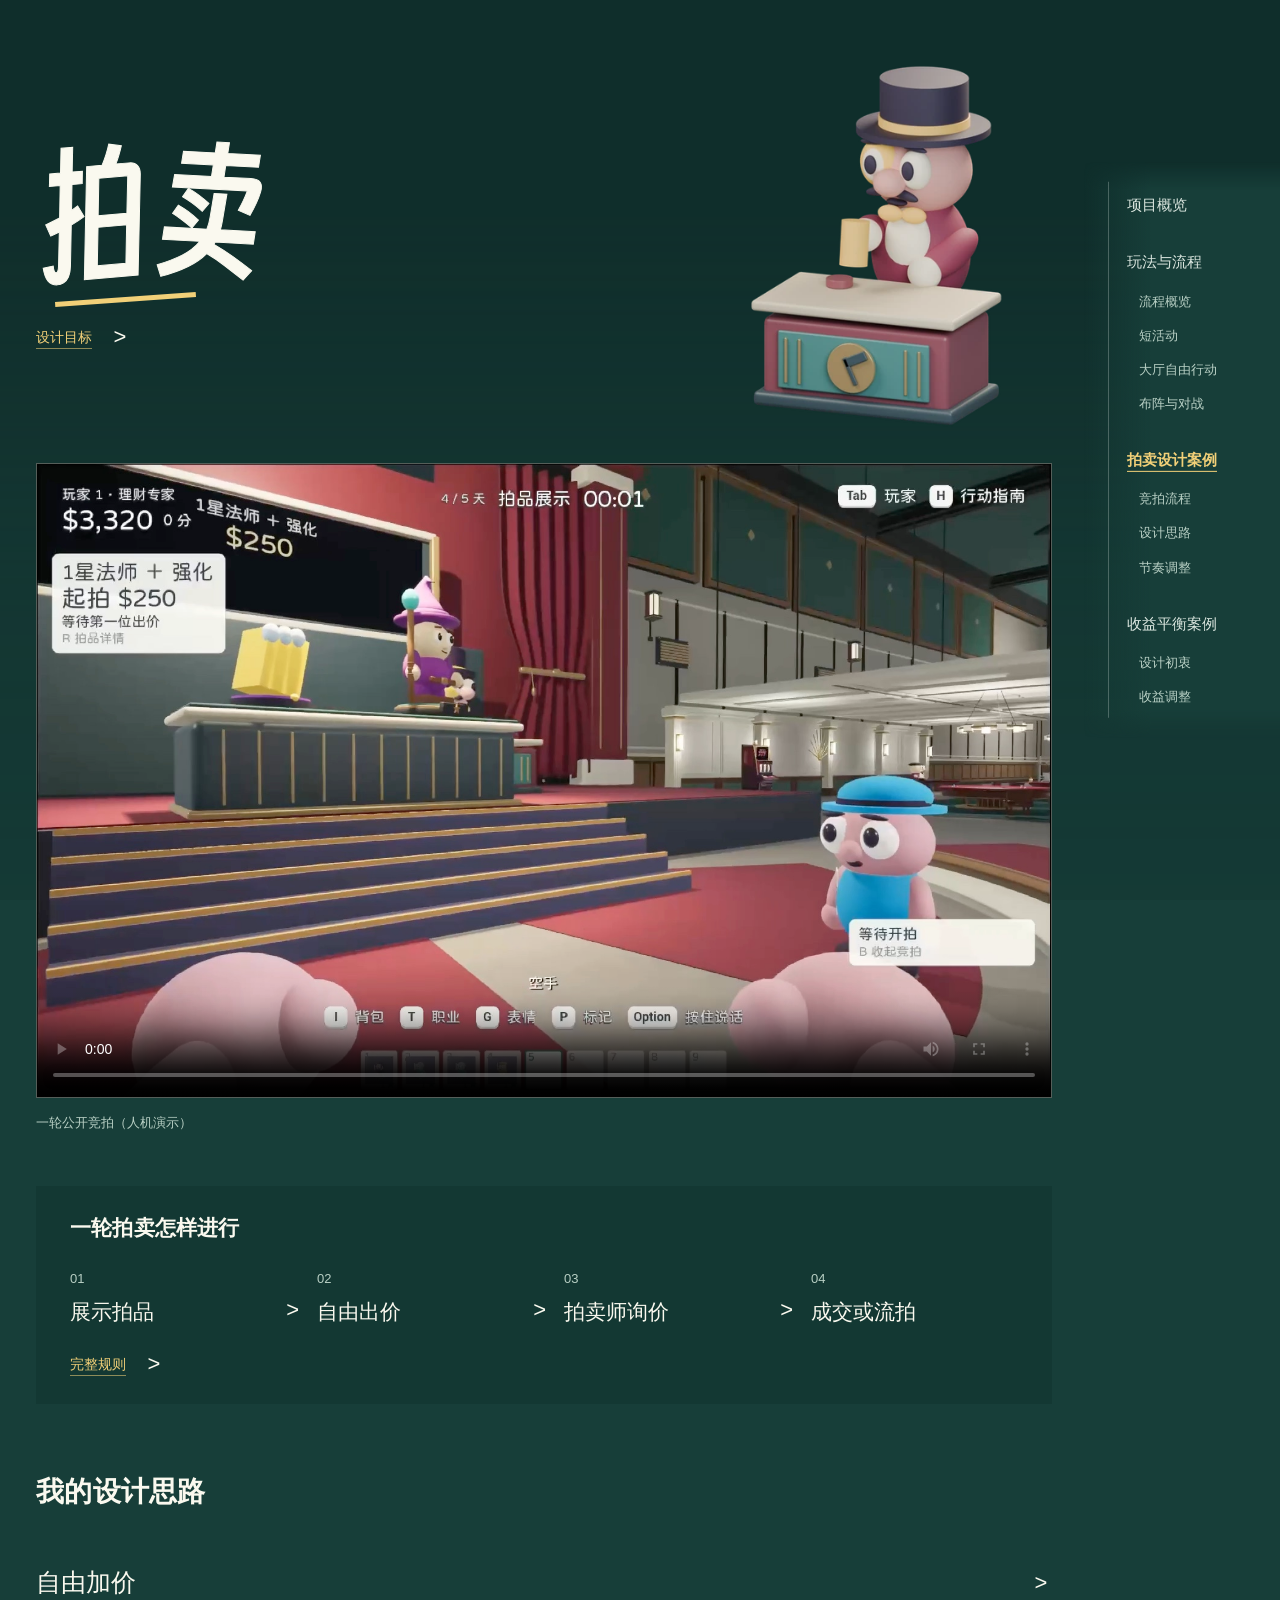
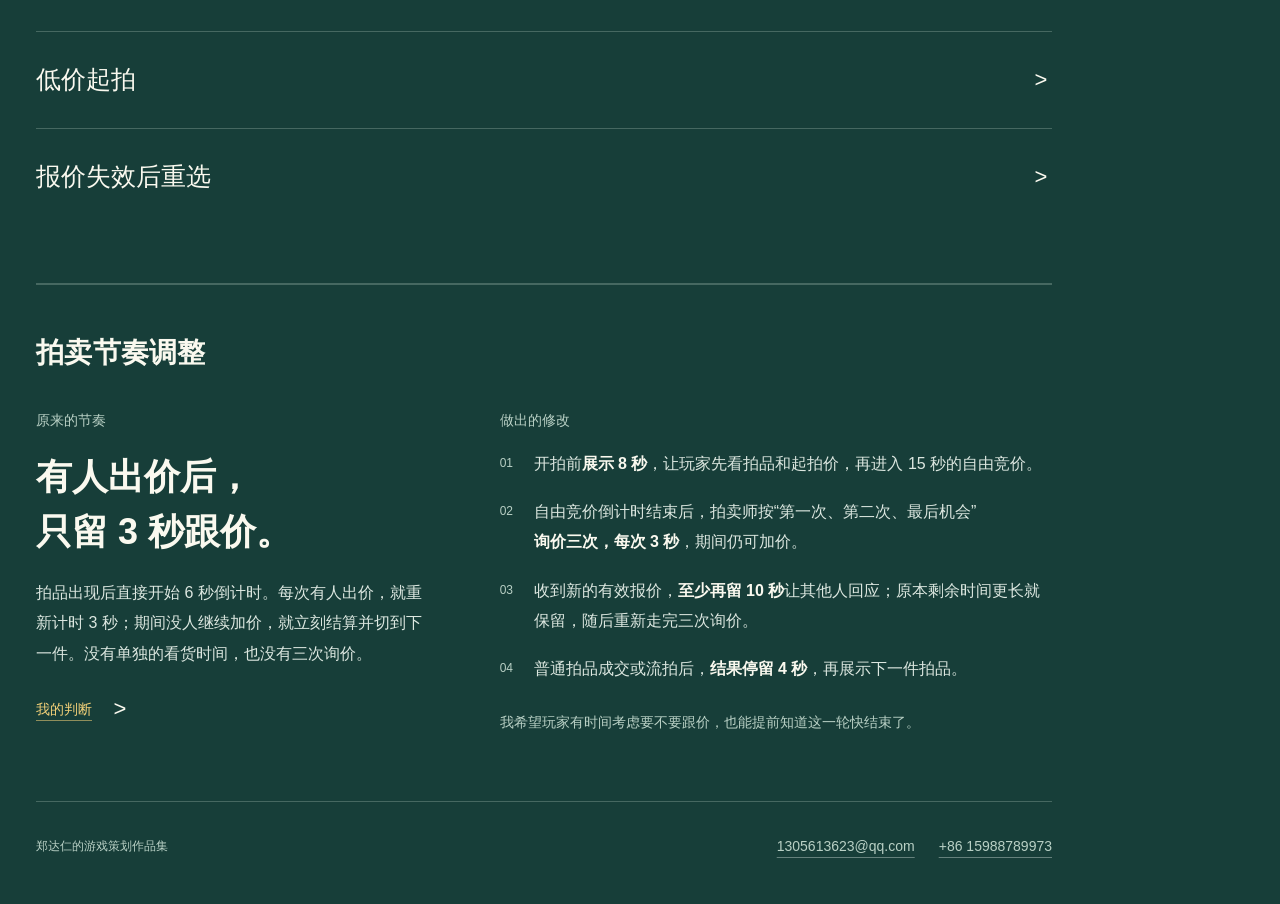
==== auction.html @ 2143d90a "Remove background motion toggle from portfolio" ====
<!doctype html>
<html lang="zh-CN">
  <head>
    <meta charset="utf-8" />
    <meta name="viewport" content="width=device-width, initial-scale=1" />
    <meta name="theme-color" content="#28514b" />
    <meta name="description" content="郑达仁的《朋友归朋友》拍卖设计案例：公开竞拍流程、设计思路，以及拍卖节奏调整前后的具体变化。" />
    <title>拍卖设计案例｜朋友归朋友</title>
    <link rel="icon" href="data:," />
    <link rel="preload" href="./assets/fonts/auction-title.woff2" as="font" type="font/woff2" crossorigin />
    <link rel="stylesheet" href="./styles.css?v=20261018-footer" />
    <link rel="stylesheet" href="./auction.css?v=20261018-auctioneer" />
    <link rel="stylesheet" href="./site-nav.css?v=20261018-directory" />
    <script src="./site-nav.js?v=20261018-directory" defer></script>
    <link rel="stylesheet" href="./ink-background.css?v=20261020-v4" />
    <script src="./ink-background.js?v=20261020-v4" defer></script>
  </head>
  <body class="auction-case has-site-nav" data-nav-page="auction">
    <a class="skip-link" href="#case-content">跳到案例正文</a>
    <aside class="site-directory">
      <button class="directory-toggle" type="button" aria-expanded="false" aria-controls="portfolio-directory" hidden>
        <svg viewBox="0 0 24 24" fill="none" stroke="currentColor" stroke-width="1.5" stroke-linecap="round" aria-hidden="true"><path d="M4 6h16M4 12h16M4 18h16" /></svg>
        <span>目录</span>
      </button>
      <nav class="directory-nav" id="portfolio-directory" aria-label="作品集目录">
        <ul>
          <li><a class="directory-link" href="./index.html" data-nav-page="home">项目概览</a></li>
          <li>
            <a class="directory-link" href="./gameplay.html" data-nav-page="gameplay">玩法与流程</a>
            <ul class="directory-children">
              <li><a class="directory-link" href="./gameplay.html#overview" data-nav-page="gameplay" data-nav-target="overview">流程概览</a></li>
              <li><a class="directory-link" href="./gameplay.html#activities" data-nav-page="gameplay" data-nav-target="activities">短活动</a></li>
              <li><a class="directory-link" href="./gameplay.html#hall" data-nav-page="gameplay" data-nav-target="hall">大厅自由行动</a></li>
              <li><a class="directory-link" href="./gameplay.html#battle" data-nav-page="gameplay" data-nav-target="battle">布阵与对战</a></li>
            </ul>
          </li>
          <li>
            <a class="directory-link" href="./auction.html" data-nav-page="auction">拍卖设计案例</a>
            <ul class="directory-children">
              <li><a class="directory-link" href="./auction.html#flow-title" data-nav-page="auction" data-nav-target="flow-title">竞拍流程</a></li>
              <li><a class="directory-link" href="./auction.html#decisions-title" data-nav-page="auction" data-nav-target="decisions-title">设计思路</a></li>
              <li><a class="directory-link" href="./auction.html#revision-title" data-nav-page="auction" data-nav-target="revision-title">节奏调整</a></li>
            </ul>
          </li>
          <li>
            <a class="directory-link" href="./income.html" data-nav-page="income">收益平衡案例</a>
            <ul class="directory-children">
              <li><a class="directory-link" href="./income.html#purpose" data-nav-page="income" data-nav-target="purpose">设计初衷</a></li>
              <li><a class="directory-link" href="./income.html#adjustments" data-nav-page="income" data-nav-target="adjustments">收益调整</a></li>
            </ul>
          </li>
        </ul>
      </nav>
    </aside>
    <main class="page auction-page" id="case-content">

      <header class="case-hero">
        <div class="case-intro">
          <h1 aria-label="拍卖"><span aria-hidden="true">拍</span><span aria-hidden="true">卖</span></h1>
          <figure class="auction-host">
            <img src="./assets/characters/auctioneer-760.webp" srcset="./assets/characters/auctioneer-380.webp 380w, ./assets/characters/auctioneer-760.webp 760w" sizes="(max-width: 767px) 48vw, 320px" width="760" height="900" alt="游戏中的拍卖师站在拍卖台后，举着拍卖槌。" fetchpriority="high" decoding="async" />
          </figure>
          <details class="goal disclosure">
            <summary class="text-toggle">
              <span class="toggle-label">设计目标</span>
              <span class="chevron" aria-hidden="true">&gt;</span>
            </summary>
            <div class="detail-copy">
              <p>拍卖可以拿到角色、装备等东西。我想让玩家买东西的时候，也能和朋友抢一抢、互相试探，开点玩笑。</p>
              <p>碰上正好能用的拍品，就会想买下来。可朋友也一直跟价，你又拿不准他是真的想要，还是想让你多花点钱。</p>
              <p>比如，看到朋友很想要某件拍品，就故意加价，想让他多花点钱。结果朋友看出来了，突然不跟了，自己反而成了最后的买家。这是我想让拍卖里出现的情况。</p>
              <p>想坑朋友，也有可能把自己坑了。每次加价，都得做好最后由自己买单的准备。我希望玩家能从这些意外里，留下一些搞笑有意思的片段。</p>
            </div>
          </details>
        </div>

        <figure class="case-film">
          <video class="film-video" width="1672" height="1044" controls playsinline preload="metadata" poster="./assets/videos/auction-public-bot-poster.jpg" aria-label="公开竞拍人机演示：一星法师与强化组合，从拍品展示、互相加价到成交。">
            <source src="./assets/videos/auction-public-bot-demo.mp4" type="video/mp4" />
            <a href="./assets/videos/auction-public-bot-demo.mp4">打开公开竞拍演示视频</a>
          </video>
          <figcaption>一轮公开竞拍（人机演示）</figcaption>
        </figure>
      </header>

      <section class="case-section flow-section" aria-labelledby="flow-title">
        <h2 id="flow-title">一轮拍卖怎样进行</h2>
        <ol class="auction-flow" aria-label="公开竞拍流程">
          <li><span class="flow-step" aria-hidden="true">01</span><span>展示拍品</span></li>
          <li><span class="flow-step" aria-hidden="true">02</span><span>自由出价</span></li>
          <li><span class="flow-step" aria-hidden="true">03</span><span>拍卖师询价</span></li>
          <li><span class="flow-step" aria-hidden="true">04</span><span>成交或流拍</span></li>
        </ol>

        <details class="rules disclosure">
          <summary class="text-toggle">
            <span class="toggle-label">完整规则</span>
            <span class="chevron" aria-hidden="true">&gt;</span>
          </summary>
          <div class="rules-grid detail-copy">
            <section aria-labelledby="preview-rule">
              <h3 id="preview-rule">展示拍品</h3>
              <p>开拍前先展示拍品和起拍价，留点时间让玩家看看值不值得买，然后再开始出价。</p>
            </section>
            <section aria-labelledby="bidding-rule">
              <h3 id="bidding-rule">自由出价</h3>
              <p>想参与的人都可以出价，不用按座次轮流来。</p>
              <p>第一口报价不能低于起拍价，之后每次至少加 10 金币。可以快捷加价，也可以自己输入金额。现在最高价是多少、谁出的，玩家都能看到。</p>
            </section>
            <section aria-labelledby="calling-rule">
              <h3 id="calling-rule">询价与落槌</h3>
              <p>一段时间没人加价，拍卖师就会依次喊“第一次、第二次、最后机会”，提醒三次。</p>
              <p>只要还没落槌，就还能加价。有了新的有效报价，会重新留出时间让其他人回应，之后再完整提醒三次。只要还有人按规则继续加价，这轮拍卖就会继续。</p>
            </section>
            <section aria-labelledby="sale-rule">
              <h3 id="sale-rule">成交或流拍</h3>
              <p>落槌后，有效报价最高的人按自己报的价格付钱，拿走拍品。公布谁买到了、花了多少钱，再开始下一轮。</p>
              <p>如果一直没人出价，这件拍品就流拍，转到回收区。</p>
            </section>
            <section class="funds-rule" aria-labelledby="funds-rule">
              <h3 id="funds-rule">资金怎样处理</h3>
              <p>报价不能超过手头能付的现金。你的报价最高时，会先留住这笔钱，剩下的钱还能用。有人出价超过你，这笔钱就恢复可用；如果最后由你买下，成交时再扣掉。</p>
              <p>所以就算只是想抬价，只要最后没人跟，就得按自己报的价格把东西买下来。</p>
            </section>
          </div>
        </details>
      </section>

      <section class="case-section decisions-section" aria-labelledby="decisions-title">
        <h2 id="decisions-title">我的设计思路</h2>
        <div class="decisions">
          <details class="decision disclosure">
            <summary>
              <span class="decision-title">自由加价</span>
              <span class="chevron" aria-hidden="true">&gt;</span>
            </summary>
            <div class="detail-copy decision-copy">
              <p>我保留了小额加价和自定义金额。想试试朋友还跟不跟，可以只加一点；想一下抬高价格，也可以自己输入金额。只要还有人按规则跟价，就继续拍。</p>
              <p>这样也有问题：如果一直有人加价，这轮就会拖长，没参加的人可能等得不耐烦。目前我还是想保留朋友互相跟价的过程，具体等多久、询价多快，还要继续试玩再调。</p>
            </div>
          </details>
          <details class="decision disclosure">
            <summary>
              <span class="decision-title">低价起拍</span>
              <span class="chevron" aria-hidden="true">&gt;</span>
            </summary>
            <div class="detail-copy decision-copy">
              <p>我想让玩家觉得，这轮拍卖值得留点钱参加。所以拍品里有同名牌组合、搭配组合，后期还会有二星牌和神秘箱。玩家可以找自己合成、搭配需要的牌，也可以试试神秘箱会开出什么。</p>
              <p>已知拍品的起拍价设得比较低，是想让玩家愿意先出一口价。朋友也想要的时候，价格还会往上加，最后可能比原来打算的贵不少。</p>
              <p>商店按标价买东西。拍卖则可能便宜买到正好能用的东西，但朋友也想要的话，价格就可能一路加上去，最后也不一定归你。</p>
            </div>
          </details>
          <details class="decision disclosure">
            <summary>
              <span class="decision-title">报价失效后重选</span>
              <span class="chevron" aria-hidden="true">&gt;</span>
            </summary>
            <div class="detail-copy decision-copy">
              <p>玩家看到多少钱，就按这个总金额报价。如果朋友抢先加了价，让这次报价失效，就提示玩家重新选金额。</p>
              <p>比如，你准备报 110，朋友先报了 110，那你这次出价就不生效，也不会自动替你改成 120。</p>
              <p>最后要付多少钱，应该由玩家自己决定。这样做的麻烦是，玩家抢着出价时可能要重新操作一次，所以界面也要说清楚这次为什么没报上。</p>
            </div>
          </details>
        </div>
      </section>

      <section class="case-section revision-section" aria-labelledby="revision-title">
        <h2 id="revision-title">拍卖节奏调整</h2>
        <div class="revision-layout">
          <div class="revision-problem">
            <h3>原来的节奏</h3>
            <p class="problem-line"><span>有人出价后，</span><span>只留 3 秒跟价。</span></p>
            <p class="revision-before">拍品出现后直接开始 6 秒倒计时。每次有人出价，就重新计时 3 秒；期间没人继续加价，就立刻结算并切到下一件。没有单独的看货时间，也没有三次询价。</p>
            <details class="revision-reason disclosure">
              <summary class="text-toggle">
                <span class="toggle-label">我的判断</span>
                <span class="chevron" aria-hidden="true">&gt;</span>
              </summary>
              <div class="detail-copy">
                <p>看拍品和出价都挤在同一段倒计时里。别人刚报完价，玩家就得马上决定跟不跟，还要来得及完成出价操作。我觉得留给玩家反应的时间太少。</p>
                <p>后来我查了真实拍卖现场的流程，才决定改成现在的节奏：先让玩家看拍品，再开始出价，最后由拍卖师询价、落槌。具体等几秒，再按游戏里的操作需要来安排。</p>
              </div>
            </details>
          </div>
          <div class="revision-change">
            <h3>做出的修改</h3>
            <ol class="revision-changes">
              <li>开拍前<strong>展示 8 秒</strong>，让玩家先看拍品和起拍价，再进入 15 秒的自由竞价。</li>
              <li>自由竞价倒计时结束后，拍卖师按“第一次、第二次、最后机会”<strong>询价三次，每次 3 秒</strong>，期间仍可加价。</li>
              <li>收到新的有效报价，<strong>至少再留 10 秒</strong>让其他人回应；原本剩余时间更长就保留，随后重新走完三次询价。</li>
              <li>普通拍品成交或流拍后，<strong>结果停留 4 秒</strong>，再展示下一件拍品。</li>
            </ol>
            <p class="revision-purpose">我希望玩家有时间考虑要不要跟价，也能提前知道这一轮快结束了。</p>
          </div>
        </div>
      </section>

      <footer class="contact" aria-label="联系郑达仁">
        <p>郑达仁的游戏策划作品集</p>
        <nav class="contact-links" aria-label="联系方式">
          <a href="mailto:1305613623@qq.com">1305613623@qq.com</a>
          <a href="tel:+8615988789973">+86 15988789973</a>
        </nav>
      </footer>
    </main>
  </body>
</html>
---- styles.css ----
:root {
  color-scheme: dark;
  --paper: #f3efe3;
  --teal: #294946;
  --soft-paper: #e4e4d5;
  --gold: #e4c477;
}

* { box-sizing: border-box; }

html { min-width: 280px; }

body {
  margin: 0;
  min-height: 100svh;
  background-color: var(--teal);
  background-image: url("./assets/optimized/teal-background.webp");
  background-position: center top;
  background-size: cover;
  color: var(--paper);
  font-family: "PingFang SC", "Hiragino Sans GB", "Microsoft YaHei", sans-serif;
  -webkit-font-smoothing: antialiased;
}

.page {
  width: min(1160px, calc(100% - 112px));
  margin-inline: auto;
  padding-bottom: 88px;
}

.masthead {
  display: grid;
  place-items: center;
  padding-block: 28px 34px;
}

h1 {
  width: min(730px, 100%);
  margin: 0;
}

.title-art {
  display: block;
  width: 100%;
  height: auto;
}

.portfolio-purpose {
  margin: 0;
  color: var(--soft-paper);
  font-size: 15px;
  line-height: 1.6;
  text-align: center;
}

.divider {
  height: 2px;
  margin: 0;
  border: 0;
  background: var(--paper);
  opacity: 0.72;
}

.game {
  display: grid;
  grid-template-columns: minmax(0, 0.85fr) minmax(0, 1.65fr);
  gap: 48px;
  align-items: center;
  margin-top: 52px;
}

.game-copy h2 {
  margin: 0 0 22px;
  font-size: clamp(26px, 2.4vw, 32px);
  line-height: 1.35;
  font-weight: 600;
  letter-spacing: 0.07em;
}

.game-copy p {
  margin: 0;
  font-size: 18px;
  font-weight: 400;
  line-height: 1.95;
  color: var(--soft-paper);
  text-wrap: pretty;
}

.game-cover { margin: 0; }

.game-details {
  margin: 18px 0 0;
  color: var(--soft-paper);
  font-size: 14px;
  line-height: 1.85;
}

.game-details > div + div { margin-top: 6px; }

.game-details dt,
.game-details dd {
  display: inline;
  margin: 0;
}

.game-details dt {
  color: var(--paper);
  font-weight: 500;
}

.game-links {
  display: grid;
  grid-template-columns: repeat(2, minmax(0, 1fr));
  gap: 24px;
  margin-top: 20px;
}

.game-links a,
.back-link,
.contact a {
  display: inline-flex;
  align-items: center;
  gap: 8px;
  min-height: 44px;
  padding-block: 8px;
  color: var(--gold);
  font-size: 17px;
  line-height: 1.5;
  font-weight: 500;
  text-decoration-line: underline;
  text-decoration-thickness: 1px;
  text-underline-offset: 6px;
}

.game-links a { white-space: nowrap; }

.game-links a:hover,
.back-link:hover,
.contact a:hover { color: var(--paper); }

.game-links a:focus-visible,
.back-link:focus-visible,
.contact a:focus-visible {
  outline: 2px solid var(--gold);
  outline-offset: 5px;
}

.game-links span { font-size: 20px; text-decoration: none; }

.contact {
  display: flex;
  flex-wrap: wrap;
  align-items: center;
  justify-content: space-between;
  gap: 8px 28px;
  margin-top: 56px;
  padding-top: 20px;
  border-top: 1px solid rgb(243 239 227 / 30%);
}

.contact p {
  margin: 0;
  color: var(--soft-paper);
  font-size: 14px;
  line-height: 1.8;
}

.contact a { font-size: 16px; }

.contact-links { display: flex; flex-wrap: wrap; align-items: center; justify-content: flex-end; gap: 8px 24px; margin-left: auto; }
.contact-links a { white-space: nowrap; }
.reading-nav {
  display: flex; flex-wrap: wrap; align-items: center; justify-content: space-between;
  gap: 12px 24px; width: min(960px, 100%); margin: 28px auto 0;
}
.reading-nav a {
  display: inline-flex; align-items: center; gap: 12px; min-height: 44px; padding-block: 8px;
  color: var(--gold); font-size: 16px; line-height: 1.6;
  text-decoration-thickness: 1px; text-underline-offset: 6px;
}
.reading-nav a span { color: var(--paper); font-size: 21px; }
.reading-nav a:hover { color: var(--paper); }
.reading-nav a:focus-visible { outline: 2px solid var(--gold); outline-offset: 5px; }

.back-link,
.contact a,
.reading-nav .utility-link {
  color: var(--muted, var(--soft-paper)); font-size: 14px; font-weight: 400;
  text-decoration-color: rgb(220 231 224 / 40%);
}

.document-page {
  width: min(800px, calc(100% - 48px));
  margin-inline: auto;
  padding-block: 40px 80px;
}

.document-page h1 {
  width: auto;
  margin-top: 50px;
  font-size: clamp(32px, 5vw, 44px);
  line-height: 1.35;
}

.empty-note {
  margin-top: 28px;
  color: var(--soft-paper);
  font-size: 18px;
  line-height: 1.8;
}

.game-cover img {
  display: block;
  width: 100%;
  height: auto;
}

@media (max-width: 1100px) {
  .page { width: calc(100% - 72px); }
  .game { gap: 32px; grid-template-columns: minmax(0, 1fr) minmax(0, 1.7fr); }
  .game-copy p { font-size: 17px; }
  .desktop-break { display: none; }
}

@media (max-width: 700px) {
  .page { width: calc(100% - 40px); padding-bottom: 48px; }
  .masthead { padding-block: 32px 28px; }
  .divider { height: 1px; }
  .game { grid-template-columns: minmax(0, 1fr); gap: 30px; margin-top: 32px; }
  .game-copy h2 { margin-bottom: 14px; font-size: 26px; }
  .game-copy p { font-size: 17px; line-height: 1.9; }
  .portfolio-purpose { font-size: 14px; }
  .contact { margin-top: 36px; flex-direction: column; align-items: flex-start; }
  .contact-links { justify-content: flex-start; gap: 4px 20px; margin-left: 0; }
}

@media (min-width: 701px) and (max-width: 900px) {
  .game-links { grid-template-columns: minmax(0, 1fr); gap: 10px; }
}

@media (max-width: 360px) {
  .game-links { grid-template-columns: minmax(0, 1fr); gap: 10px; }
}
---- auction.css ----
/* Approved structure and copy remain. Personal game-design notebook treatment.
   DESIGN_VARIANCE: 6; MOTION_INTENSITY: 2; VISUAL_DENSITY: 3.
   Native HTML/CSS. Original-speed bot footage and a fixed teal theme. */
@font-face {
  font-family: "Auction Display";
  src: url("./assets/fonts/auction-title.woff2") format("woff2");
  font-style: normal;
  font-weight: 400;
  font-display: swap;
}
.auction-case {
  --teal: #28514b;
  --paper: #faf9ef;
  --soft-paper: #dce7e0;
  --muted: #b9d0c5;
  --gold: #f2d078;
  --line: rgb(219 237 225 / 24%);
  background-color: var(--teal);
  background-image: linear-gradient(rgb(40 81 75 / 92%), rgb(40 81 75 / 92%)), url("./assets/optimized/teal-background.webp");
  background-size: cover;
  background-attachment: fixed;
}
.auction-page { width: min(1100px, calc(100% - 96px)); padding: 24px 0 36px; }
.case-nav { min-height: 44px; }
.case-nav .back-link { color: var(--muted); font-size: 14px; font-weight: 400; text-decoration-color: transparent; }
.case-nav .back-link:hover { color: var(--paper); text-decoration-color: currentColor; }
.skip-link { position: absolute; top: 8px; left: 12px; padding: 12px 18px; background: var(--paper); color: var(--teal); transform: translateY(-180%); z-index: 1; }
.skip-link:focus { transform: none; }
.case-hero {
  display: block;
  padding: 28px 0 52px;
}
.case-intro {
  display: grid;
  grid-template-columns: minmax(0, .9fr) minmax(0, 1.1fr);
  grid-template-rows: 1fr auto;
  column-gap: clamp(24px, 4vw, 56px);
}
.auction-page .case-intro h1 {
  grid-column: 1;
  grid-row: 1;
  align-self: end;
  margin: 0 0 12px;
}
.case-intro > .goal { grid-column: 1; grid-row: 2; padding-bottom: 72px; }
.auction-host {
  grid-column: 2;
  grid-row: 1 / 3;
  align-self: end;
  justify-self: end;
  width: min(320px, 100%);
  margin: 0;
}
.auction-host img { display: block; width: 100%; height: auto; }
.case-intro:has(.goal[open]) { grid-template-rows: auto auto; row-gap: 20px; }
.auction-page .case-intro:has(.goal[open]) h1 { align-self: center; margin-bottom: 0; }
.case-intro:has(.goal[open]) .auction-host { grid-row: 1; }
.case-intro > .goal[open] { grid-column: 1 / -1; grid-row: 2; padding-bottom: 0; }
.auction-page .case-hero .case-film { margin: 32px 0 0; }
@media (max-width: 767px) {
  .case-intro { column-gap: 12px; }
  .auction-page .case-intro h1 { font-size: clamp(58px, 18vw, 100px); margin-bottom: 8px; }
  .case-intro > .goal { padding-bottom: 40px; }
  .auction-host { width: min(240px, 100%); }
  .auction-page .case-hero .case-film { margin-top: 24px; }
}
.case-context { margin: 0 0 17px; color: var(--muted); font-size: 14px; line-height: 1.6; }
.case-intro h1 {
  position: relative;
  display: flex;
  width: fit-content;
  gap: 0.035em;
  margin: 0 0 29px;
  padding: 0 0.09em 0.07em 0;
  font-family: "Auction Display", "PingFang SC", "Microsoft YaHei", sans-serif;
  font-size: clamp(116px, 11vw, 156px);
  font-weight: 400;
  font-synthesis: none;
  -webkit-text-stroke: 1px currentColor;
  line-height: 1.1;
}
.case-intro h1 span:first-child { display: block; transform: rotate(-5deg) translateY(0.025em); }
.case-intro h1 span:last-child { display: block; transform: rotate(3deg); }
.case-intro h1::after { content: ""; position: absolute; width: 58%; height: 5px; background: var(--gold); bottom: 1px; left: 8%; transform: rotate(-4deg); }
.case-lead { max-width: 22em; margin: 0 0 17px; font-size: 18px; line-height: 1.9; color: var(--soft-paper); text-wrap: pretty; }
.case-lead strong { font-weight: 600; color: var(--paper); white-space: nowrap; }
.closing-thought { display: inline-block; }
.case-film { margin: 25px 0 0; }
.film-video { display: block; width: 100%; height: auto; box-sizing: border-box; border: 1px solid rgb(223 239 229 / 33%); background: #101613; }
.film-video:focus-visible { outline: 2px solid var(--gold); outline-offset: 4px; }
.case-film figcaption { margin-top: 13px; color: var(--muted); font-size: 13px; line-height: 1.8; }
.case-section h2 { margin: 0; font-size: 28px; font-weight: 600; line-height: 1.45; letter-spacing: 0.01em; }
.flow-section { padding: 27px 34px 18px; background: rgb(211 236 218 / 7%); }
.flow-section h2 { font-size: 21px; }
.auction-flow { display: grid; grid-template-columns: repeat(4, minmax(0, 1fr)); gap: 40px; list-style: none; padding: 0; margin: 25px 0 14px; }
.auction-flow li { position: relative; display: grid; gap: 8px; font-size: 21px; line-height: 1.5; font-weight: 500; }
.flow-step { color: var(--muted); font-size: 13px; font-weight: 400; font-variant-numeric: tabular-nums; }
.auction-flow li:not(:last-child)::after { content: ">"; position: absolute; right: -22px; bottom: 2px; color: var(--paper); font-size: 22px; font-weight: 400; }
.disclosure > summary { list-style: none; cursor: pointer; }
.disclosure > summary::-webkit-details-marker { display: none; }
.disclosure > summary::marker { content: ""; }
.disclosure > summary:focus-visible { outline: 2px solid var(--gold); outline-offset: 5px; }
.text-toggle { width: fit-content; min-height: 44px; display: flex; gap: 17px; align-items: center; color: var(--gold); font-size: 14px; line-height: 1.6; }
.text-toggle:hover { color: var(--paper); }
.text-toggle > .toggle-label { text-decoration: underline; text-underline-offset: 6px; text-decoration-thickness: 1px; text-decoration-color: rgb(242 208 120 / 55%); }
.chevron { flex: 0 0 auto; display: inline-block; width: 22px; color: var(--paper); text-align: center; font-size: 22px; line-height: 1; }
.disclosure[open] > summary .chevron { transform: rotate(90deg); }
.detail-copy { color: var(--soft-paper); font-size: 16px; line-height: 1.95; text-wrap: pretty; }
.detail-copy p { margin: 0; }
.detail-copy p + p { margin-top: 16px; }
.detail-copy h3 { margin: 0 0 10px; color: var(--paper); font-size: 18px; line-height: 1.5; font-weight: 600; }
.goal .detail-copy { padding-top: 18px; }
.rules-grid { display: grid; grid-template-columns: repeat(2, minmax(0, 1fr)); gap: 30px 48px; padding: 25px 0 18px; }
.funds-rule { grid-column: 1 / -1; max-width: 49em; }
.decisions-section { padding: 68px 0 58px; }
.decisions-section h2 { margin-bottom: 22px; }
.decision { border-bottom: 1px solid var(--line); }
.decision:last-child { border-bottom: 0; }
.decision > summary { display: flex; align-items: center; gap: 24px; min-height: 96px; padding: 22px 0; }
.decision-title { flex: 1; font-size: clamp(20px, 2vw, 25px); font-weight: 500; line-height: 1.65; text-wrap: pretty; }
.decision-consequence { display: inline-block; }
.decision > summary:hover .decision-title, .decision[open] .decision-title { color: var(--gold); }
.decision-copy { max-width: 47em; padding: 0 0 30px 22px; margin-bottom: 6px; border-left: 2px solid rgb(242 208 120 / 55%); }
.revision-section { padding: 48px 0 0; border-top: 2px solid var(--line); }
.revision-section h2 { margin-bottom: 36px; }
.revision-layout { display: grid; grid-template-columns: minmax(0, 0.9fr) minmax(0, 1.25fr); gap: 66px; }
.revision-layout h3 { margin: 0 0 17px; color: var(--muted); font-size: 14px; font-weight: 400; line-height: 1.6; }
.revision-layout p, .revision-changes { color: var(--soft-paper); font-size: 16px; line-height: 1.9; }
.revision-layout p { margin: 0; }
.revision-problem .problem-line { max-width: 9em; margin-bottom: 18px; color: var(--paper); font-size: clamp(27px, 2.9vw, 36px); line-height: 1.55; font-weight: 600; text-wrap: balance; }
.problem-line span { display: block; }
.revision-problem .revision-before { margin-bottom: 18px; }
.revision-reason .detail-copy { padding-top: 14px; }
.revision-changes { list-style: none; margin: 0; padding: 0; counter-reset: change; }
.revision-changes li { position: relative; padding-left: 34px; counter-increment: change; }
.revision-changes li::before { content: counter(change, decimal-leading-zero); position: absolute; top: 3px; left: 0; color: var(--muted); font-size: 12px; font-variant-numeric: tabular-nums; }
.revision-changes li + li { margin-top: 18px; }
.revision-changes strong { color: var(--paper); font-weight: 600; white-space: nowrap; }
.revision-change .revision-purpose { margin-top: 24px; color: var(--muted); font-size: 14px; }
.auction-page .contact { margin-top: 66px; padding-top: 22px; border-top-color: var(--line); }
.auction-page .contact p { font-size: 12px; color: var(--muted); }
.auction-page .contact a { font-size: 14px; }
@media (prefers-reduced-motion: no-preference) {
  .chevron { transition: transform 160ms ease; }
  .decision-title { transition: color 160ms ease; }
}
@media (max-width: 1050px) {
  .auction-page { width: calc(100% - 72px); }
  .case-hero { gap: 38px; padding-top: 36px; }
  .case-lead { font-size: 17px; }
  .auction-flow { gap: 30px; }
  .auction-flow li { font-size: 19px; }
  .auction-flow li:not(:last-child)::after { right: -19px; }
  .revision-layout { gap: 42px; }
}
@media (max-width: 767px) {
  .auction-page { width: calc(100% - 40px); padding: 14px 0 26px; }
  .case-hero, .revision-layout { grid-template-columns: minmax(0, 1fr); gap: 30px; }
  .case-hero { padding: 29px 0 38px; }
  .case-context { margin-bottom: 14px; font-size: 13px; }
  .case-intro h1 { font-size: 112px; margin-bottom: 22px; }
  .case-lead { max-width: 27em; font-size: 17px; margin-bottom: 13px; }
  .case-film { margin: 0; }
  .case-film figcaption { margin-top: 10px; font-size: 12px; }
  .flow-section { padding: 23px 22px 16px; }
  .flow-section h2 { font-size: 20px; }
  .auction-flow { grid-template-columns: repeat(2, minmax(0, 1fr)); gap: 24px 26px; margin: 24px 0 18px; }
  .auction-flow li { gap: 6px; font-size: 19px; }
  .auction-flow li::after { display: none; }
  .rules-grid { grid-template-columns: minmax(0, 1fr); gap: 24px; }
  .funds-rule { grid-column: auto; }
  .decisions-section { padding: 42px 0 32px; }
  .case-section h2 { font-size: 25px; }
  .flow-section h2 { font-size: 20px; }
  .decisions-section h2 { margin-bottom: 12px; }
  .decision > summary { gap: 16px; min-height: 92px; padding-block: 21px; }
  .decision-title { font-size: 20px; }
  .decision-copy { padding-left: 17px; padding-bottom: 20px; }
  .revision-section { padding-top: 32px; }
  .revision-section h2 { margin-bottom: 28px; }
  .revision-layout { gap: 34px; }
  .revision-problem .problem-line { max-width: none; font-size: 29px; }
  .revision-layout h3 { margin-bottom: 12px; }
  .auction-page .contact { margin-top: 40px; padding-top: 16px; }
}
@media (max-width: 360px) {
  .case-intro h1 { font-size: 98px; }
  .flow-section { padding-inline: 18px; }
  .auction-flow li { font-size: 17px; }
  .decision-title { font-size: 19px; }
}
@media print {
  .auction-case { color: #222; background: #fff; }
  .auction-page { width: 100%; }
  .case-nav, .skip-link { display: none; }
  .case-context, .case-lead, .case-lead strong, .detail-copy, .detail-copy h3,
  .case-film figcaption, .auction-flow li, .decision-title, .flow-step,
  .revision-layout h3, .revision-layout p, .revision-changes, .revision-changes strong,
  .revision-changes li::before, .contact p, .contact a { color: #222; }
  .case-section, .decision { border-color: #bbb; }
}
---- site-nav.css ----
/* A shared reading directory; the game and the designer's writing stay central. */
.has-site-nav { --directory-space: 192px; padding-right: var(--directory-space); }
.has-site-nav > .page {
  width: min(1100px, calc(100% - 72px));
  container: portfolio / inline-size;
}
.site-directory {
  position: fixed; z-index: 20; top: 50%; right: 20px;
  width: 152px; transform: translateY(-50%);
}
.directory-nav {
  max-height: calc(100svh - 48px); overflow-y: auto;
  padding: 4px 0 4px 16px; border-left: 1px solid rgb(220 231 224 / 28%);
  scrollbar-width: thin; scrollbar-color: var(--gold) transparent;
}
.directory-nav ul { margin: 0; padding: 0; list-style: none; }
.directory-nav > ul > li + li { margin-top: 20px; }
.directory-nav .directory-children { padding-left: 12px; margin-top: 4px; }
.directory-link {
  display: flex; align-items: center; min-height: 36px; padding: 7px 2px;
  color: var(--soft-paper); font-size: 15px; font-weight: 500; line-height: 1.55;
  text-decoration: none; text-underline-offset: 6px; text-decoration-thickness: 1px;
}
.directory-children .directory-link {
  min-height: 34px; font-size: 13px; font-weight: 400;
  color: var(--muted, #c4d6cc);
}
.directory-link.is-current-page { color: var(--paper); font-weight: 600; }
.directory-link.is-current { color: var(--gold); text-decoration-line: underline; }
.directory-link:hover { color: var(--paper); text-decoration-line: underline; }
.directory-link:focus-visible, .directory-toggle:focus-visible {
  outline: 2px solid var(--gold); outline-offset: 3px;
}
.directory-nav ::selection { color: var(--teal); background: var(--gold); }
.directory-toggle { display: none; }
.has-site-nav main [id] { scroll-margin-top: 24px; }
.has-site-nav .gameplay-page { padding-top: 32px; }
.has-site-nav .flow-intro { padding-top: 8px; }

@media (min-width: 768px) and (max-width: 1050px) {
  .has-site-nav { --directory-space: 176px; }
  .has-site-nav > .page { width: calc(100% - 48px); }
  .site-directory { width: 140px; right: 16px; }
  .directory-nav { padding-left: 12px; }
  .directory-link { font-size: 14px; }
}

/* Reflow against the space left for the article, not the full screen width. */
@container portfolio (max-width: 900px) {
  .case-body { grid-template-columns: minmax(0, 1fr); gap: 24px; }
  .case-copy { display: grid; grid-template-columns: repeat(2, minmax(0, 1fr)); gap: 28px; }
  .case-copy section + section { margin-top: 0; }
}
@container portfolio (max-width: 680px) {
  .home-page .masthead h1 { width: min(460px, 100%); }
  .home-page .game-copy h2 { margin-bottom: 16px; }
  .case-hero, .revision-layout { grid-template-columns: minmax(0, 1fr); gap: 30px; }
  .case-hero { padding: 28px 0 40px; }
  .case-intro h1 { font-size: 112px; }
  .case-film { margin: 0; }
  .auction-flow { grid-template-columns: repeat(2, minmax(0, 1fr)); gap: 24px; }
  .auction-flow li::after { display: none; }
  .rules-grid { grid-template-columns: minmax(0, 1fr); gap: 24px; }
  .funds-rule { grid-column: auto; }
}
@container portfolio (max-width: 560px) {
  .home-page .game {
    grid-template-columns: minmax(0, 1fr); grid-template-rows: auto;
    grid-template-areas: "cover" "copy" "progress"; gap: 28px; margin-top: 28px;
  }
}
@container portfolio (max-width: 620px) {
  .case-copy { display: block; }
  .case-copy section + section { margin-top: 24px; }
  .featured-case > summary { grid-template-columns: minmax(0, 1fr) 120px 18px; gap: 18px; }
  .case-teaser h3 { display: block; font-size: 23px; }
  .case-teaser h3 span { display: block; margin-top: 5px; font-size: 16px; }
  .daily-flow { gap: 18px; }
  .daily-flow strong { font-size: 14px; }
  .daily-flow li:not(:last-child)::after { right: -16px; font-size: 19px; }
}

@media (max-width: 767px) {
  .has-site-nav { padding-right: 0; }
  .has-site-nav > .page { width: calc(100% - 40px); }
  .site-directory { position: static; width: auto; margin: 20px; transform: none; }
  .directory-nav { max-height: none; }
  .nav-ready { padding-bottom: calc(80px + env(safe-area-inset-bottom)); }
  .nav-ready .site-directory {
    position: fixed; top: auto; right: max(16px, env(safe-area-inset-right));
    bottom: max(16px, env(safe-area-inset-bottom)); margin: 0; width: auto;
  }
  .nav-ready .directory-toggle {
    display: flex; align-items: center; justify-content: center; gap: 10px;
    min-width: 92px; min-height: 48px; padding: 12px 16px;
    border: 1px solid rgb(220 231 224 / 60%); border-radius: 8px;
    background: #1b3c37; color: var(--paper); font: inherit; font-size: 14px;
    cursor: pointer;
  }
  .directory-toggle svg { width: 18px; height: 18px; flex: none; }
  .nav-ready .directory-nav {
    display: none; position: absolute; right: 0; bottom: 60px;
    width: min(244px, calc(100vw - 32px)); max-height: calc(100svh - 112px);
    padding: 16px 20px; border: 1px solid rgb(220 231 224 / 40%);
    border-radius: 12px; background: #1b3c37; overscroll-behavior: contain;
  }
  .nav-ready .site-directory.is-open .directory-nav { display: block; }
  .directory-nav > ul > li + li { margin-top: 12px; }
  .directory-link, .directory-children .directory-link { min-height: 44px; }
  .directory-link { font-size: 15px; }
  .directory-children .directory-link { font-size: 14px; }
}
@media (max-width: 430px) {
  .has-site-nav .featured-case > summary { grid-template-columns: minmax(0, 1fr) 92px 12px; gap: 12px; }
  .has-site-nav .case-teaser h3 { font-size: 21px; }
  .has-site-nav .daily-flow strong { font-size: 12px; }
}
@media (max-width: 340px) {
  .has-site-nav .featured-case > summary { grid-template-columns: minmax(0, 1fr) 72px 12px; gap: 10px; }
  .has-site-nav .case-teaser h3 { font-size: 19px; }
}
@media (prefers-reduced-motion: no-preference) {
  .directory-link { transition: color 120ms ease-out; }
}
@media print {
  .has-site-nav { padding: 0; }
  .site-directory { display: none; }
  .has-site-nav > .page { width: 100%; }
}
---- ink-background.css ----
/* Approved teal motion, with quiet areas for the portfolio content. */
#ink-backdrop {
  position: fixed; inset: 0; width: 100%; height: 100%;
  z-index: -1; pointer-events: none; image-rendering: pixelated;
  mask-image: linear-gradient(#000 24vh, rgb(0 0 0 / 45%) 65vh, rgb(0 0 0 / 24%));
}
body.ink-active { background: #173e39; isolation: isolate; }
.ink-active .flow-section { background: rgb(12 38 34 / 22%); }
@media (min-width: 768px) {
  .ink-active .site-directory::before {
    content: ""; position: absolute; inset: -20px -20px -20px -24px; z-index: -1;
    background: linear-gradient(90deg, transparent, #173e39 34%);
    mask-image: linear-gradient(transparent, #000 28px, #000 calc(100% - 28px), transparent);
    pointer-events: none;
  }
}
@media print { #ink-backdrop { display: none; } }
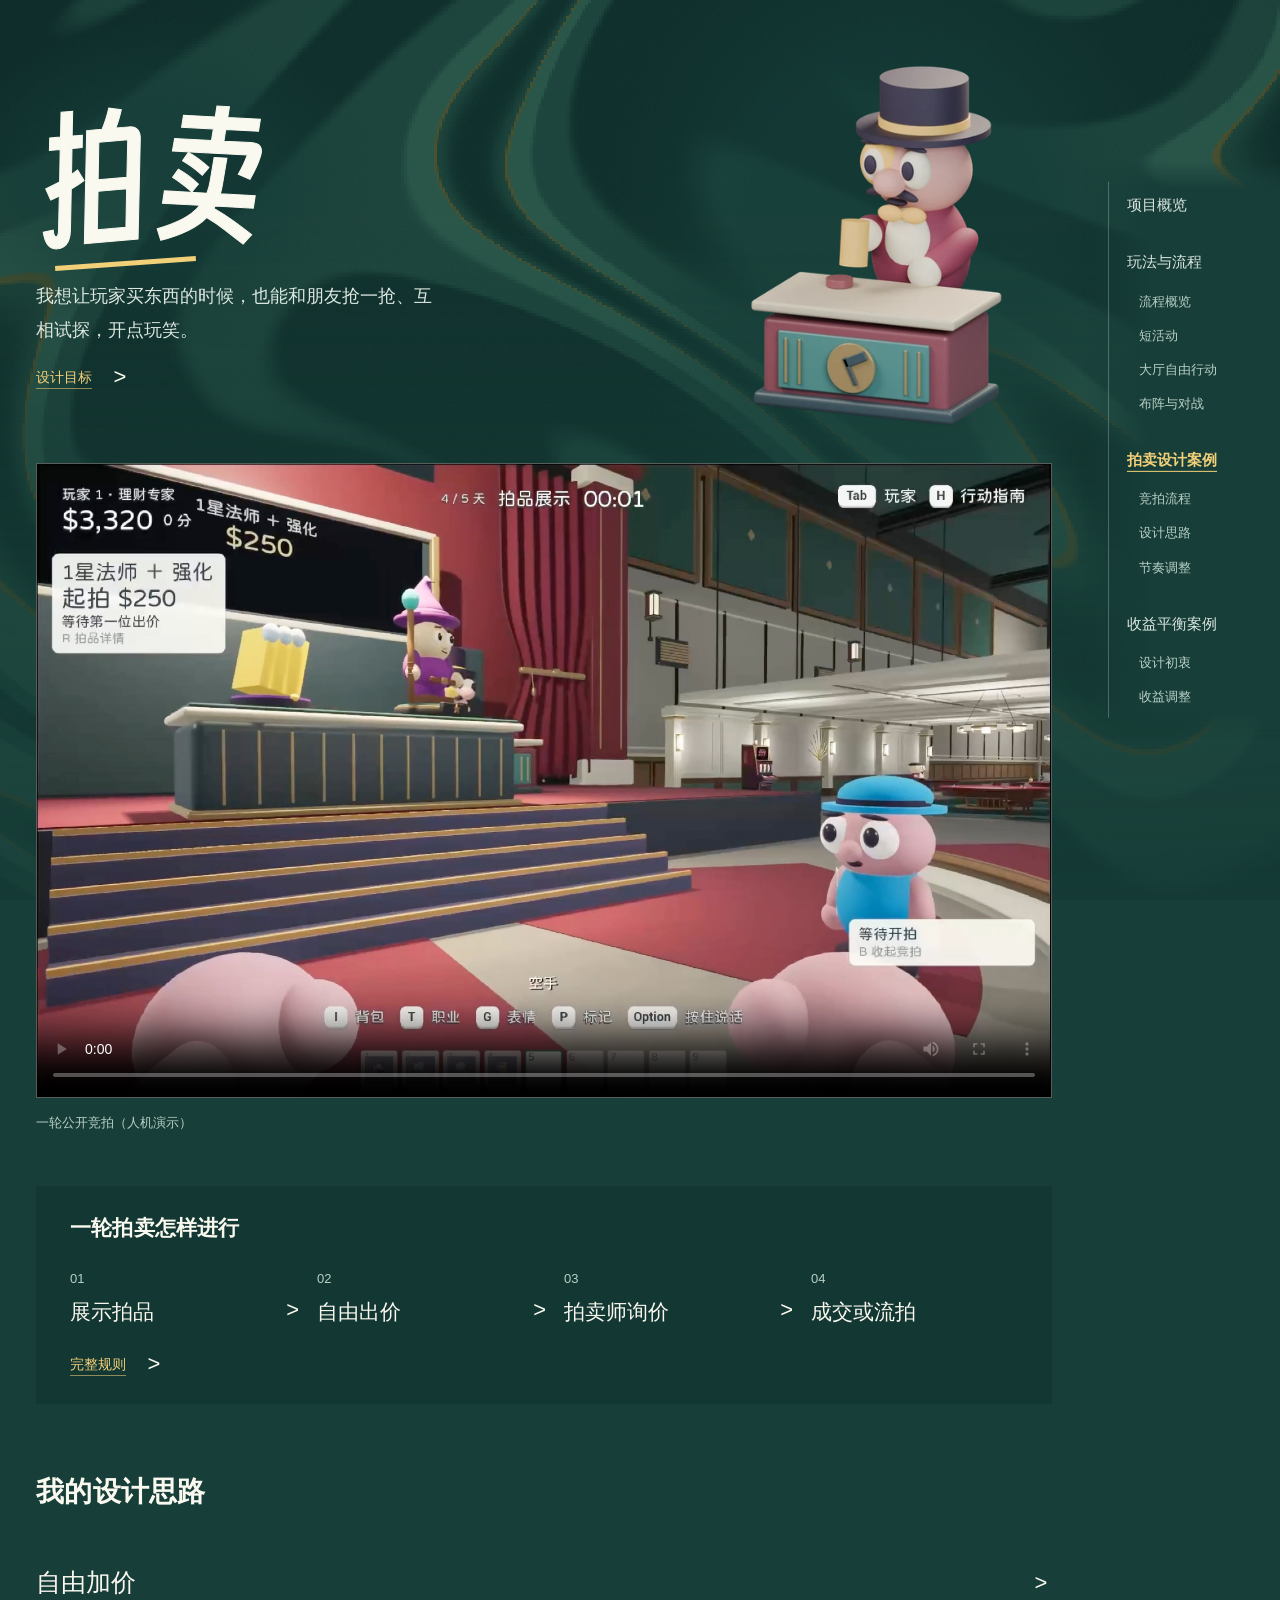
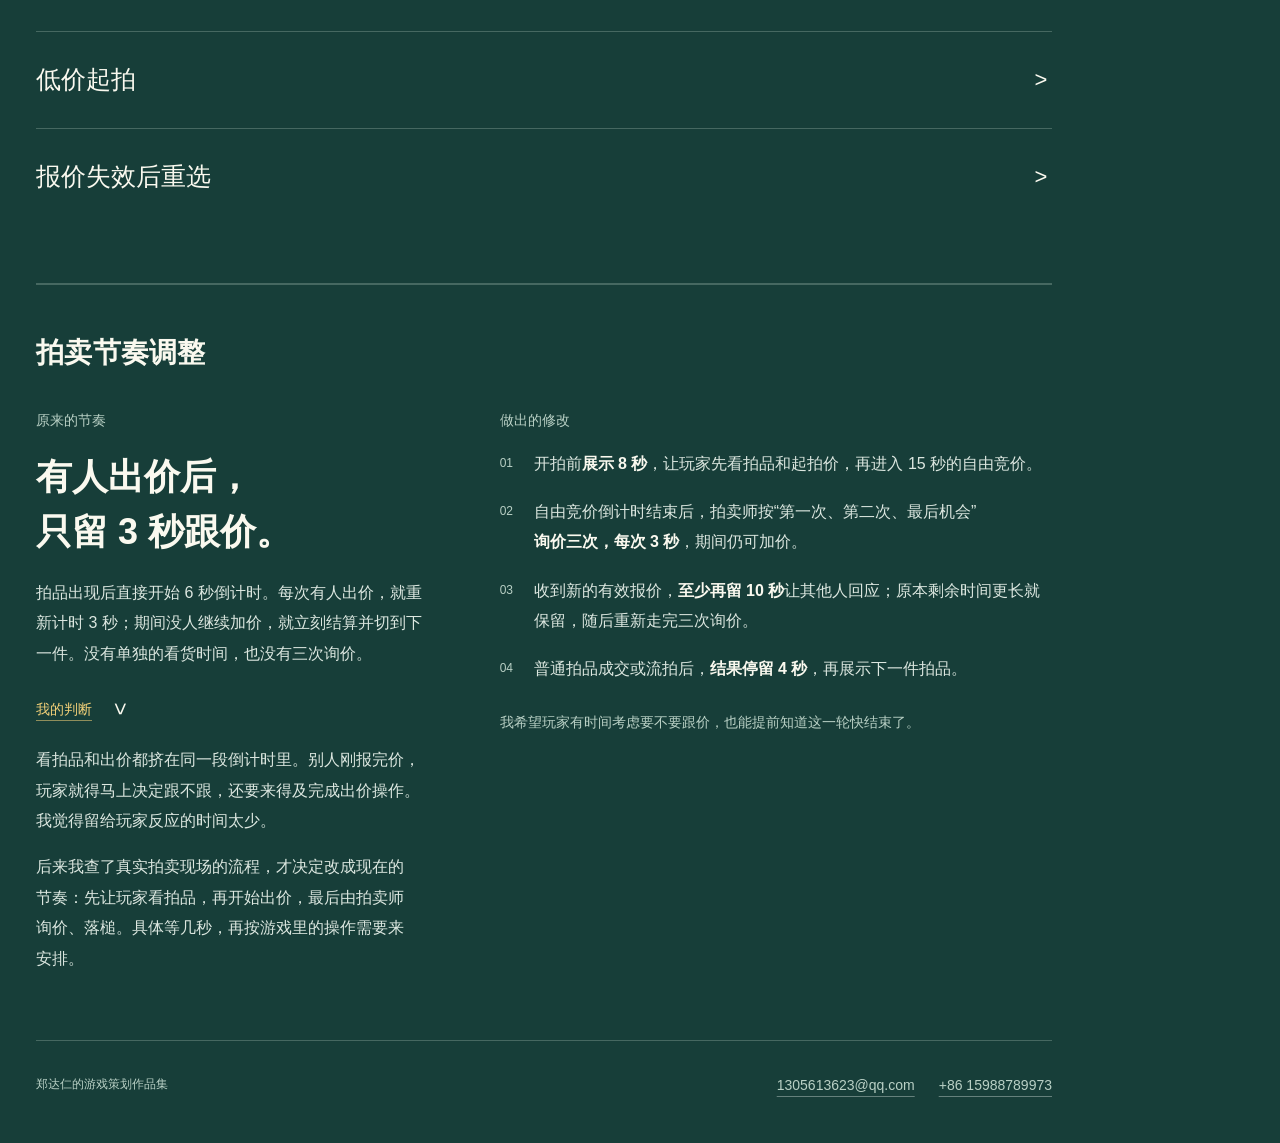
==== commit cff923a2: "Clarify portfolio match flow and design evidence" ====
--- a/auction.html
+++ b/auction.html
@@ -9,7 +9,7 @@
     <link rel="icon" href="data:," />
     <link rel="preload" href="./assets/fonts/auction-title.woff2" as="font" type="font/woff2" crossorigin />
     <link rel="stylesheet" href="./styles.css?v=20261018-footer" />
-    <link rel="stylesheet" href="./auction.css?v=20261018-auctioneer" />
+    <link rel="stylesheet" href="./auction.css?v=20261020-reading" />
     <link rel="stylesheet" href="./site-nav.css?v=20261018-directory" />
     <script src="./site-nav.js?v=20261018-directory" defer></script>
     <link rel="stylesheet" href="./ink-background.css?v=20261020-v4" />
@@ -60,13 +60,14 @@
           <figure class="auction-host">
             <img src="./assets/characters/auctioneer-760.webp" srcset="./assets/characters/auctioneer-380.webp 380w, ./assets/characters/auctioneer-760.webp 760w" sizes="(max-width: 767px) 48vw, 320px" width="760" height="900" alt="游戏中的拍卖师站在拍卖台后，举着拍卖槌。" fetchpriority="high" decoding="async" />
           </figure>
+          <p class="case-lead goal-lead">我想让玩家买东西的时候，也能和朋友抢一抢、互相试探，开点玩笑。</p>
           <details class="goal disclosure">
             <summary class="text-toggle">
               <span class="toggle-label">设计目标</span>
               <span class="chevron" aria-hidden="true">&gt;</span>
             </summary>
             <div class="detail-copy">
-              <p>拍卖可以拿到角色、装备等东西。我想让玩家买东西的时候，也能和朋友抢一抢、互相试探，开点玩笑。</p>
+              <p>拍卖可以拿到角色、装备等东西。</p>
               <p>碰上正好能用的拍品，就会想买下来。可朋友也一直跟价，你又拿不准他是真的想要，还是想让你多花点钱。</p>
               <p>比如，看到朋友很想要某件拍品，就故意加价，想让他多花点钱。结果朋友看出来了，突然不跟了，自己反而成了最后的买家。这是我想让拍卖里出现的情况。</p>
               <p>想坑朋友，也有可能把自己坑了。每次加价，都得做好最后由自己买单的准备。我希望玩家能从这些意外里，留下一些搞笑有意思的片段。</p>
@@ -171,7 +172,7 @@
             <h3>原来的节奏</h3>
             <p class="problem-line"><span>有人出价后，</span><span>只留 3 秒跟价。</span></p>
             <p class="revision-before">拍品出现后直接开始 6 秒倒计时。每次有人出价，就重新计时 3 秒；期间没人继续加价，就立刻结算并切到下一件。没有单独的看货时间，也没有三次询价。</p>
-            <details class="revision-reason disclosure">
+            <details class="revision-reason disclosure" open>
               <summary class="text-toggle">
                 <span class="toggle-label">我的判断</span>
                 <span class="chevron" aria-hidden="true">&gt;</span>
--- a/auction.css
+++ b/auction.css
@@ -33,7 +33,7 @@
 .case-intro {
   display: grid;
   grid-template-columns: minmax(0, .9fr) minmax(0, 1.1fr);
-  grid-template-rows: 1fr auto;
+  grid-template-rows: 1fr auto auto;
   column-gap: clamp(24px, 4vw, 56px);
 }
 .auction-page .case-intro h1 {
@@ -42,26 +42,27 @@
   align-self: end;
   margin: 0 0 12px;
 }
-.case-intro > .goal { grid-column: 1; grid-row: 2; padding-bottom: 72px; }
+.case-intro > .goal-lead { grid-column: 1; grid-row: 2; margin-bottom: 8px; }
+.case-intro > .goal { grid-column: 1; grid-row: 3; padding-bottom: 32px; }
 .auction-host {
   grid-column: 2;
-  grid-row: 1 / 3;
+  grid-row: 1 / 4;
   align-self: end;
   justify-self: end;
   width: min(320px, 100%);
   margin: 0;
 }
 .auction-host img { display: block; width: 100%; height: auto; }
-.case-intro:has(.goal[open]) { grid-template-rows: auto auto; row-gap: 20px; }
-.auction-page .case-intro:has(.goal[open]) h1 { align-self: center; margin-bottom: 0; }
-.case-intro:has(.goal[open]) .auction-host { grid-row: 1; }
-.case-intro > .goal[open] { grid-column: 1 / -1; grid-row: 2; padding-bottom: 0; }
+.case-intro:has(.goal[open]) .auction-host { grid-row: 1 / 3; }
+.case-intro > .goal[open] { grid-column: 1 / -1; grid-row: 3; padding-bottom: 0; }
 .auction-page .case-hero .case-film { margin: 32px 0 0; }
 @media (max-width: 767px) {
   .case-intro { column-gap: 12px; }
-  .auction-page .case-intro h1 { font-size: clamp(58px, 18vw, 100px); margin-bottom: 8px; }
-  .case-intro > .goal { padding-bottom: 40px; }
+  .auction-page .case-intro h1 { align-self: center; font-size: clamp(58px, 18vw, 100px); margin-bottom: 8px; }
+  .case-intro > .goal-lead { grid-column: 1 / -1; margin-top: 20px; }
+  .case-intro > .goal { grid-column: 1 / -1; padding-bottom: 0; }
   .auction-host { width: min(240px, 100%); }
+  .auction-host, .case-intro:has(.goal[open]) .auction-host { grid-row: 1; }
   .auction-page .case-hero .case-film { margin-top: 24px; }
 }
 .case-context { margin: 0 0 17px; color: var(--muted); font-size: 14px; line-height: 1.6; }
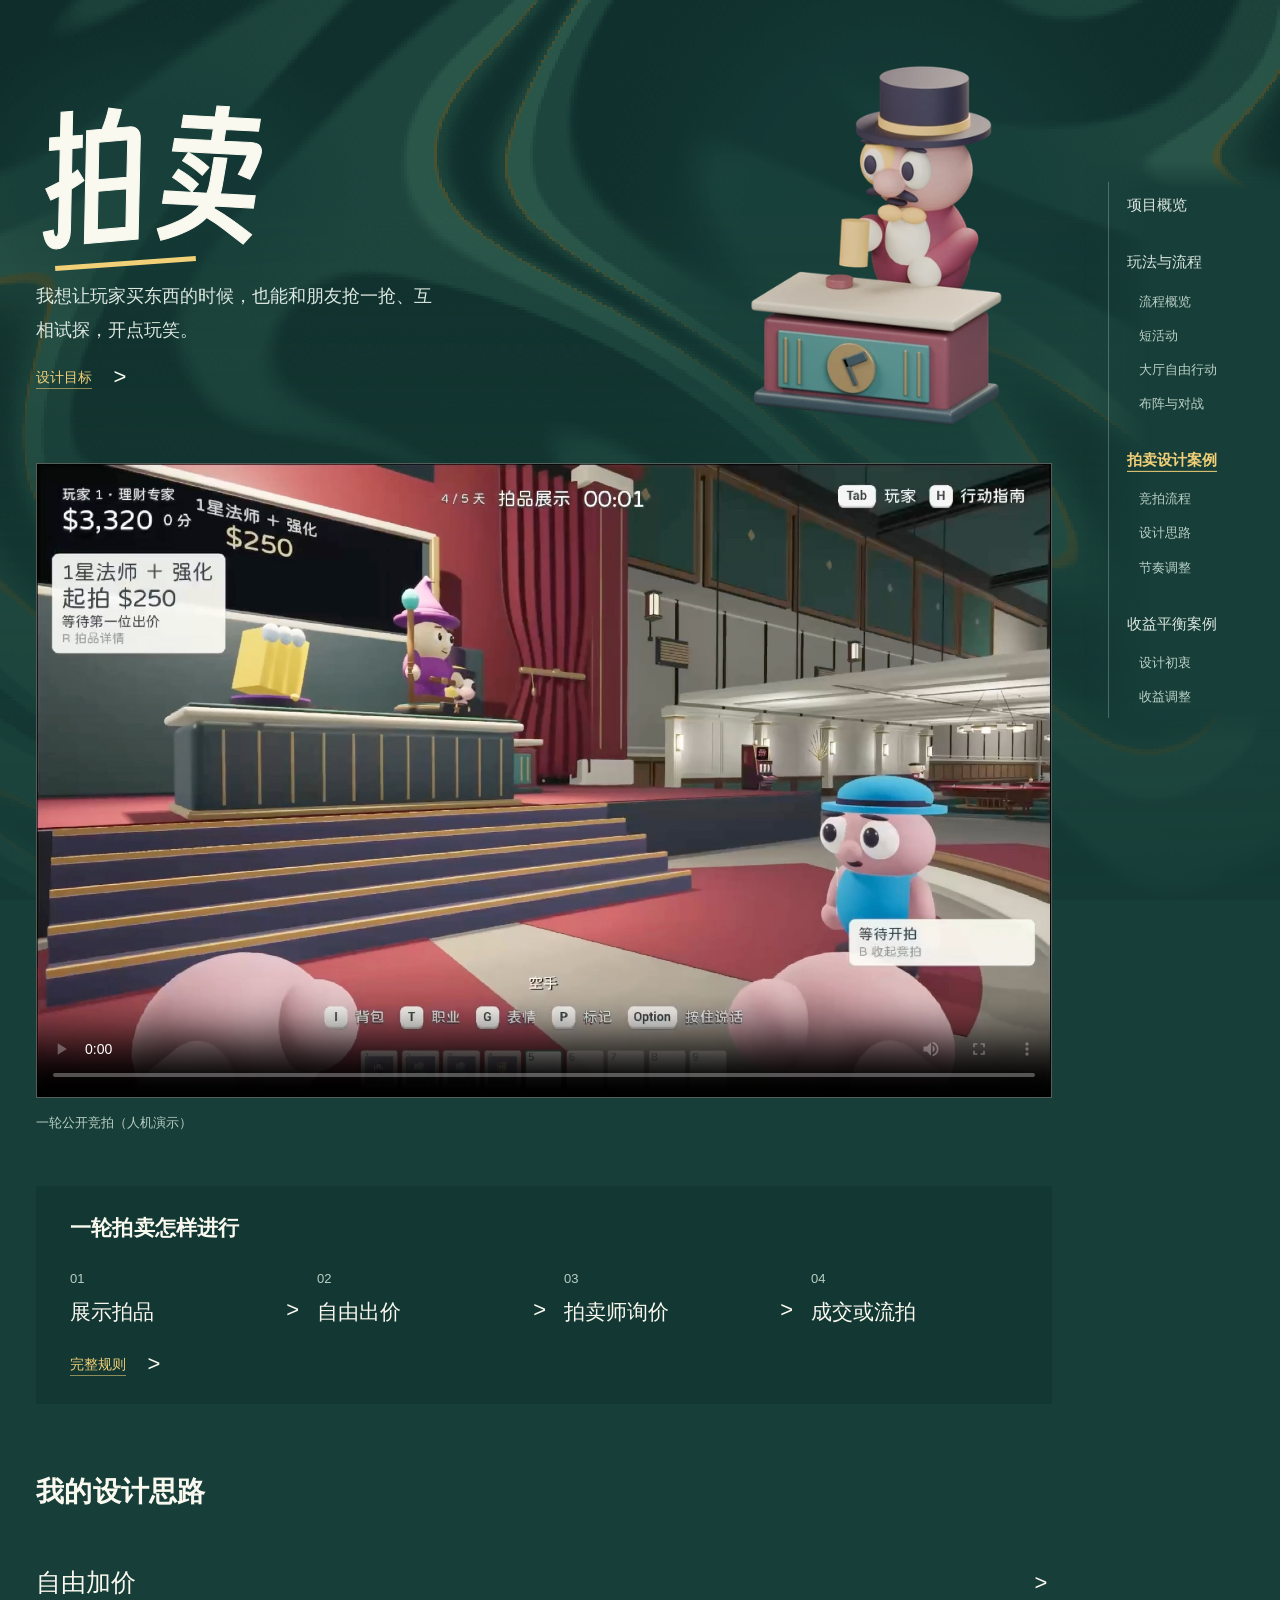
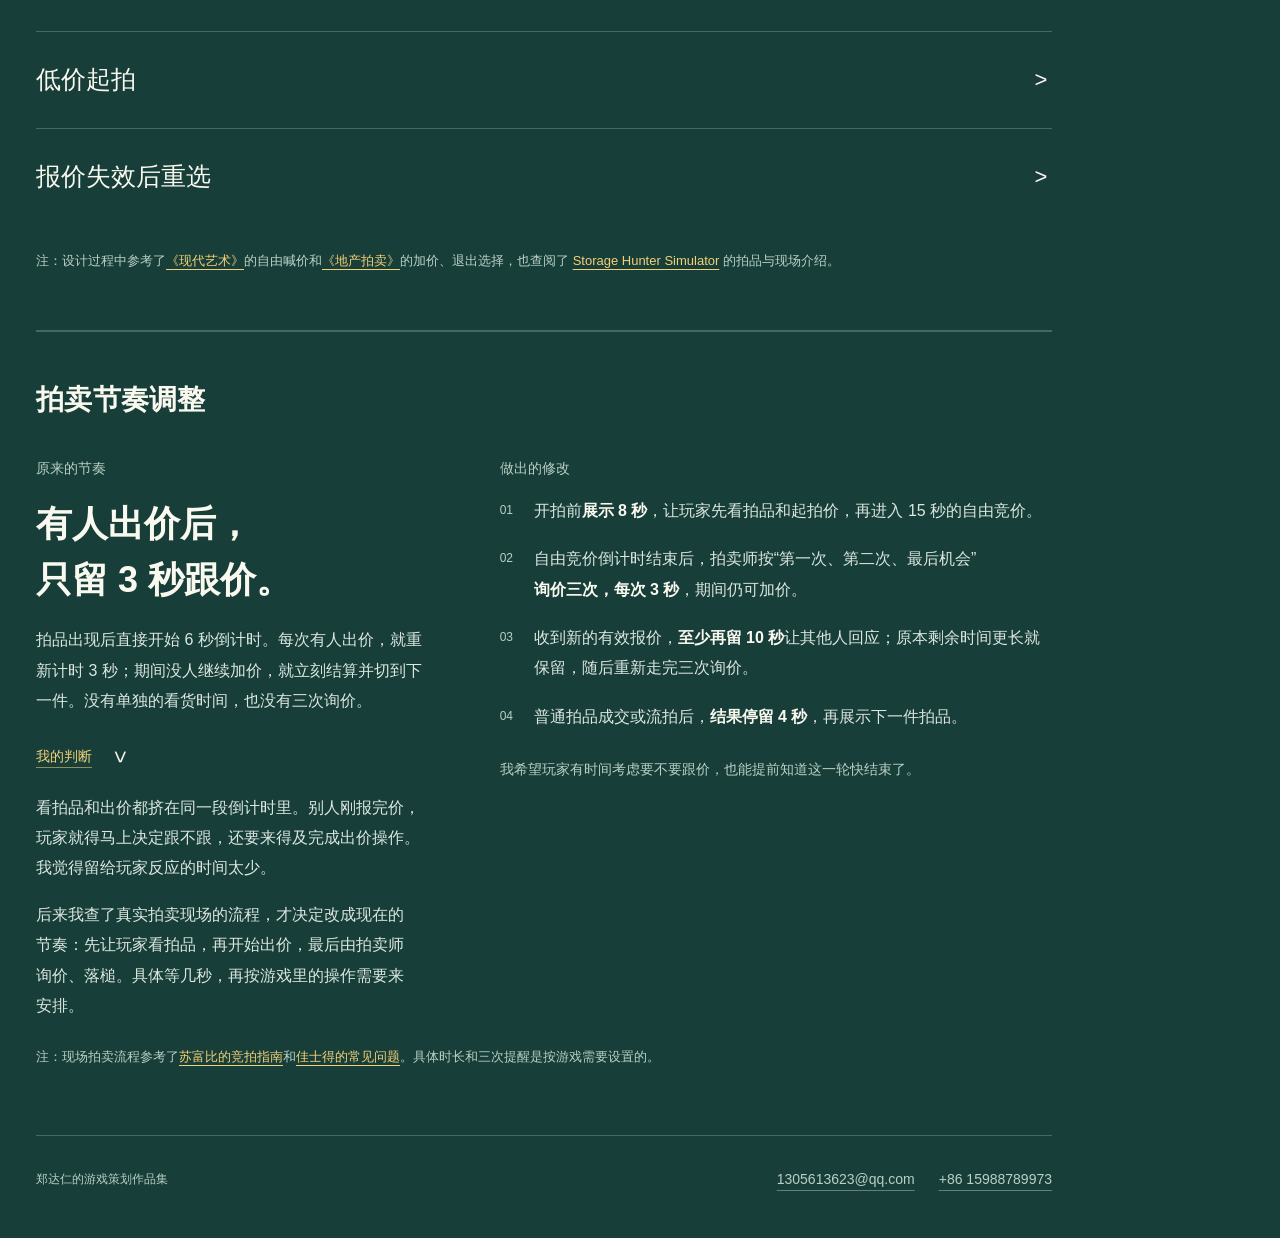
==== commit 4516ee71: "Credit auction design and pacing references" ====
--- a/auction.html
+++ b/auction.html
@@ -9,7 +9,7 @@
     <link rel="icon" href="data:," />
     <link rel="preload" href="./assets/fonts/auction-title.woff2" as="font" type="font/woff2" crossorigin />
     <link rel="stylesheet" href="./styles.css?v=20261018-footer" />
-    <link rel="stylesheet" href="./auction.css?v=20261020-reading" />
+    <link rel="stylesheet" href="./auction.css?v=20261020-references" />
     <link rel="stylesheet" href="./site-nav.css?v=20261018-directory" />
     <script src="./site-nav.js?v=20261018-directory" defer></script>
     <link rel="stylesheet" href="./ink-background.css?v=20261020-v4" />
@@ -163,6 +163,7 @@
             </div>
           </details>
         </div>
+        <p class="reference-note" id="auction-game-references">注：设计过程中参考了<a href="https://www.cmon.com/wp-content/uploads/2023/06/MA_Rulebbok_Artbook_v18-low.pdf" target="_blank" rel="noopener noreferrer" aria-label="《现代艺术》官方规则书（PDF，新标签页打开）">《现代艺术》</a>的自由喊价和<a href="https://cdn.1j1ju.com/medias/7a/c9/8c-for-sale-rulebook.pdf" target="_blank" rel="noopener noreferrer" aria-label="《地产拍卖》规则书（PDF，新标签页打开）">《地产拍卖》</a>的加价、退出选择，也查阅了 <a href="https://store.steampowered.com/app/1442430/Storage_Hunter_Simulator/" target="_blank" rel="noopener noreferrer" aria-label="Storage Hunter Simulator 的 Steam 商店页面（新标签页打开）">Storage Hunter Simulator</a> 的拍品与现场介绍。</p>
       </section>
 
       <section class="case-section revision-section" aria-labelledby="revision-title">
@@ -194,6 +195,7 @@
             <p class="revision-purpose">我希望玩家有时间考虑要不要跟价，也能提前知道这一轮快结束了。</p>
           </div>
         </div>
+        <p class="reference-note" id="auction-pacing-references">注：现场拍卖流程参考了<a href="https://help.sothebys.com/en/support/solutions/articles/44002297462-how-can-i-bid-in-an-auction-" target="_blank" rel="noopener noreferrer" aria-label="苏富比官方竞拍指南（新标签页打开）">苏富比的竞拍指南</a>和<a href="https://www.christies.com/en/help/frequently-asked-questions" target="_blank" rel="noopener noreferrer" aria-label="佳士得官方常见问题（新标签页打开）">佳士得的常见问题</a>。具体时长和三次提醒是按游戏需要设置的。</p>
       </section>
 
       <footer class="contact" aria-label="联系郑达仁">
--- a/auction.css
+++ b/auction.css
@@ -138,6 +138,10 @@
 .revision-changes li + li { margin-top: 18px; }
 .revision-changes strong { color: var(--paper); font-weight: 600; white-space: nowrap; }
 .revision-change .revision-purpose { margin-top: 24px; color: var(--muted); font-size: 14px; }
+.reference-note { margin: 24px 0 0; color: var(--muted); font-size: 13px; line-height: 1.8; text-wrap: pretty; }
+.reference-note a { color: var(--gold); text-underline-offset: 4px; }
+.reference-note a:hover { color: var(--paper); }
+.reference-note a:focus-visible { outline: 2px solid var(--gold); outline-offset: 4px; }
 .auction-page .contact { margin-top: 66px; padding-top: 22px; border-top-color: var(--line); }
 .auction-page .contact p { font-size: 12px; color: var(--muted); }
 .auction-page .contact a { font-size: 14px; }
@@ -197,6 +201,6 @@
   .case-context, .case-lead, .case-lead strong, .detail-copy, .detail-copy h3,
   .case-film figcaption, .auction-flow li, .decision-title, .flow-step,
   .revision-layout h3, .revision-layout p, .revision-changes, .revision-changes strong,
-  .revision-changes li::before, .contact p, .contact a { color: #222; }
+  .revision-changes li::before, .reference-note, .reference-note a, .contact p, .contact a { color: #222; }
   .case-section, .decision { border-color: #bbb; }
 }
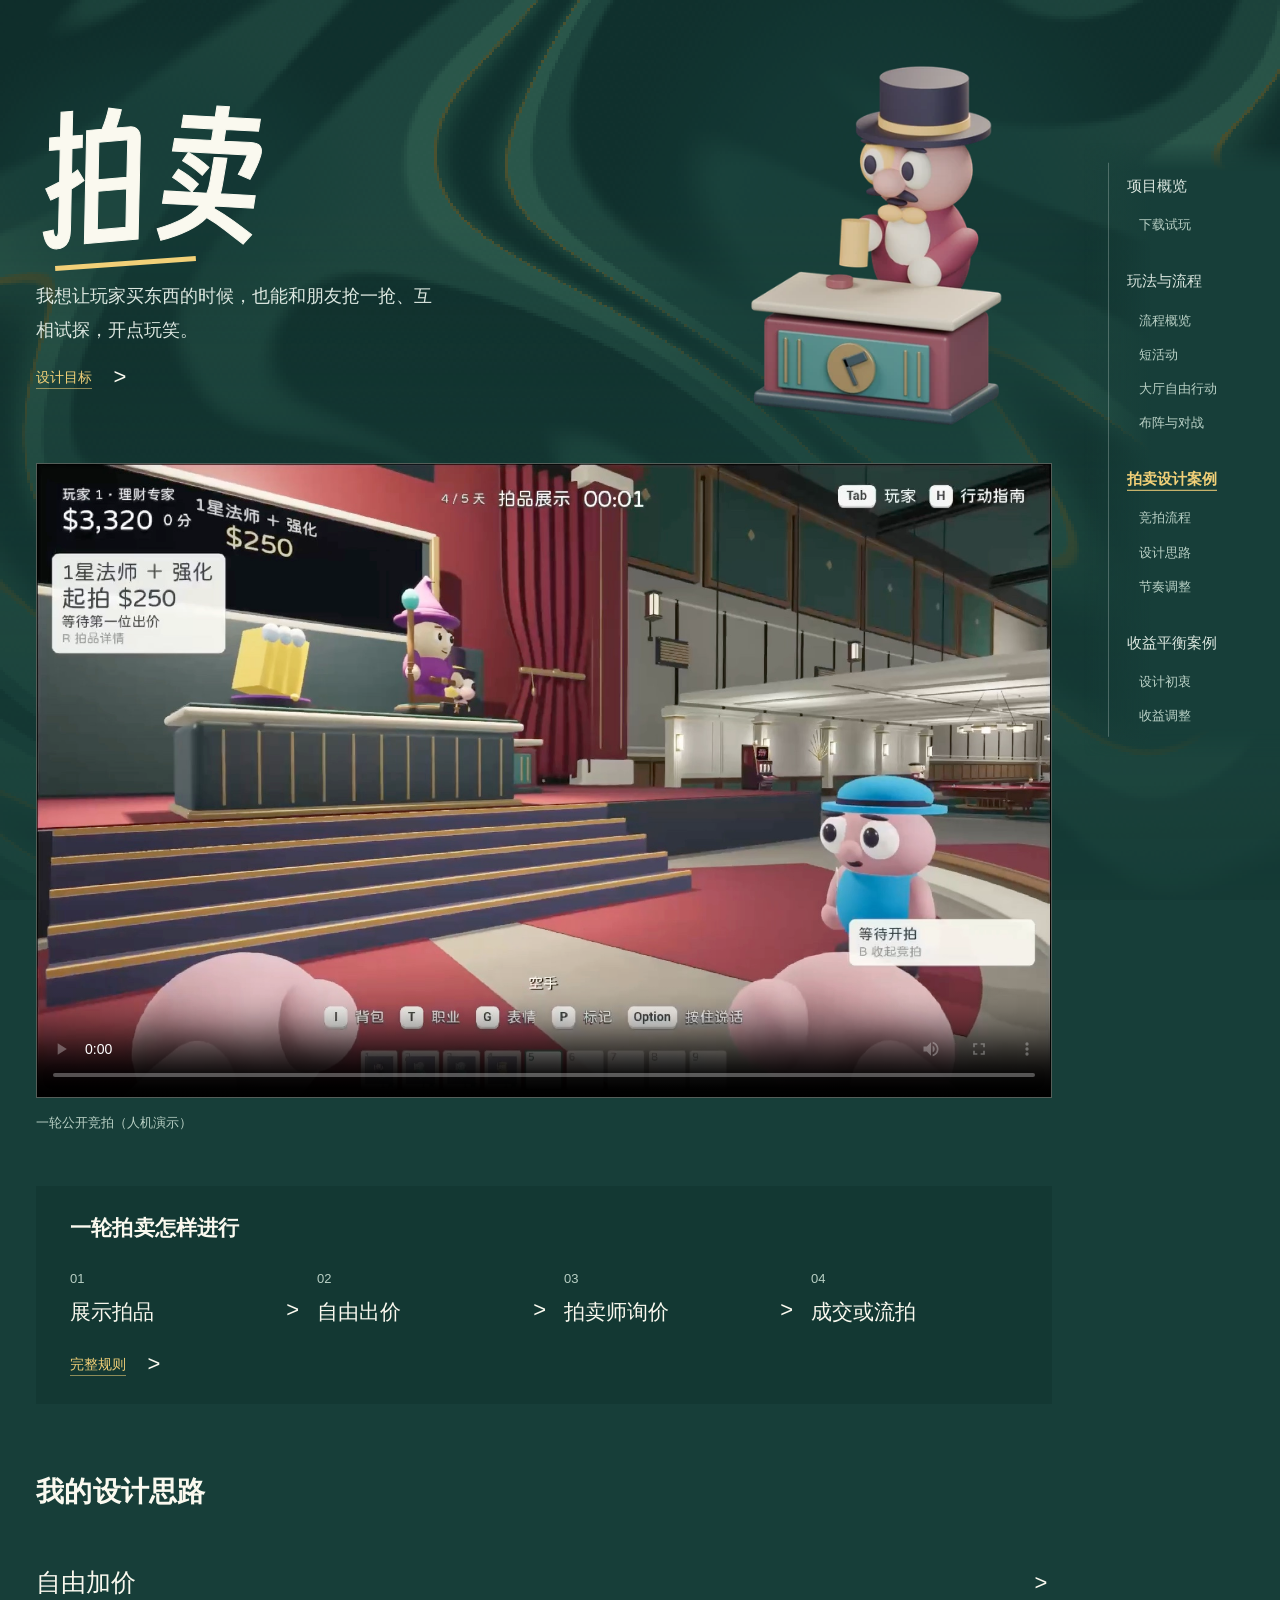
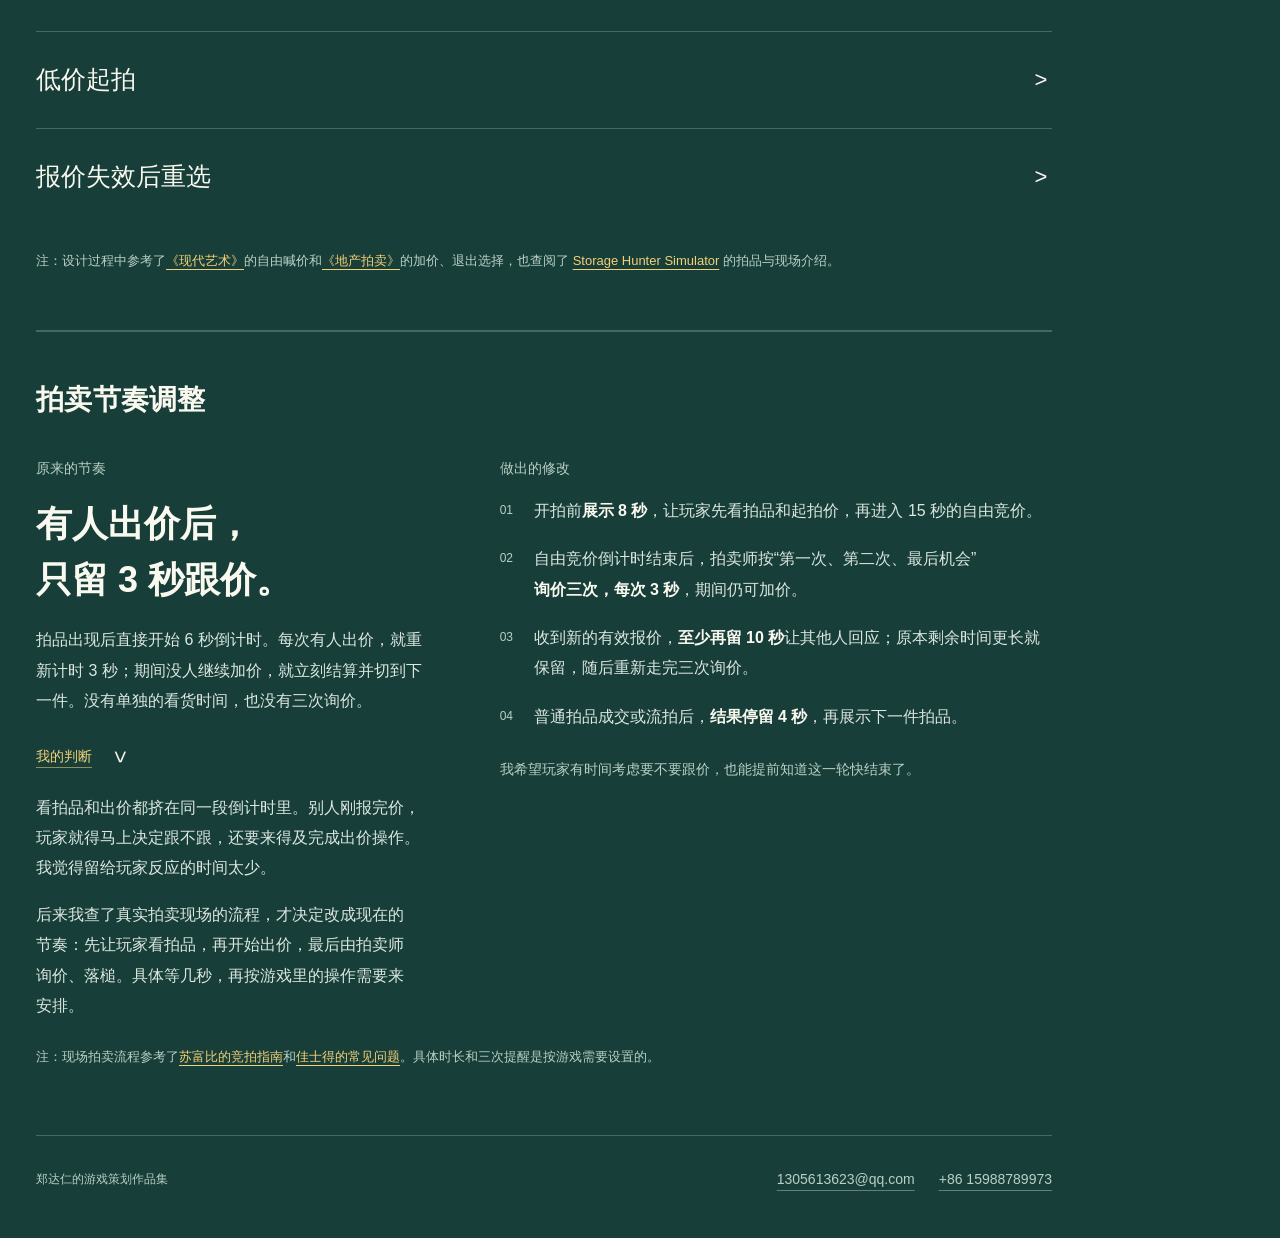
==== commit 6aef132d: "Add r141 Windows and Mac playtest downloads" ====
--- a/auction.html
+++ b/auction.html
@@ -24,7 +24,12 @@
       </button>
       <nav class="directory-nav" id="portfolio-directory" aria-label="作品集目录">
         <ul>
-          <li><a class="directory-link" href="./index.html" data-nav-page="home">项目概览</a></li>
+          <li>
+            <a class="directory-link" href="./index.html" data-nav-page="home">项目概览</a>
+            <ul class="directory-children">
+              <li><a class="directory-link" href="./index.html#download" data-nav-page="home" data-nav-target="download">下载试玩</a></li>
+            </ul>
+          </li>
           <li>
             <a class="directory-link" href="./gameplay.html" data-nav-page="gameplay">玩法与流程</a>
             <ul class="directory-children">
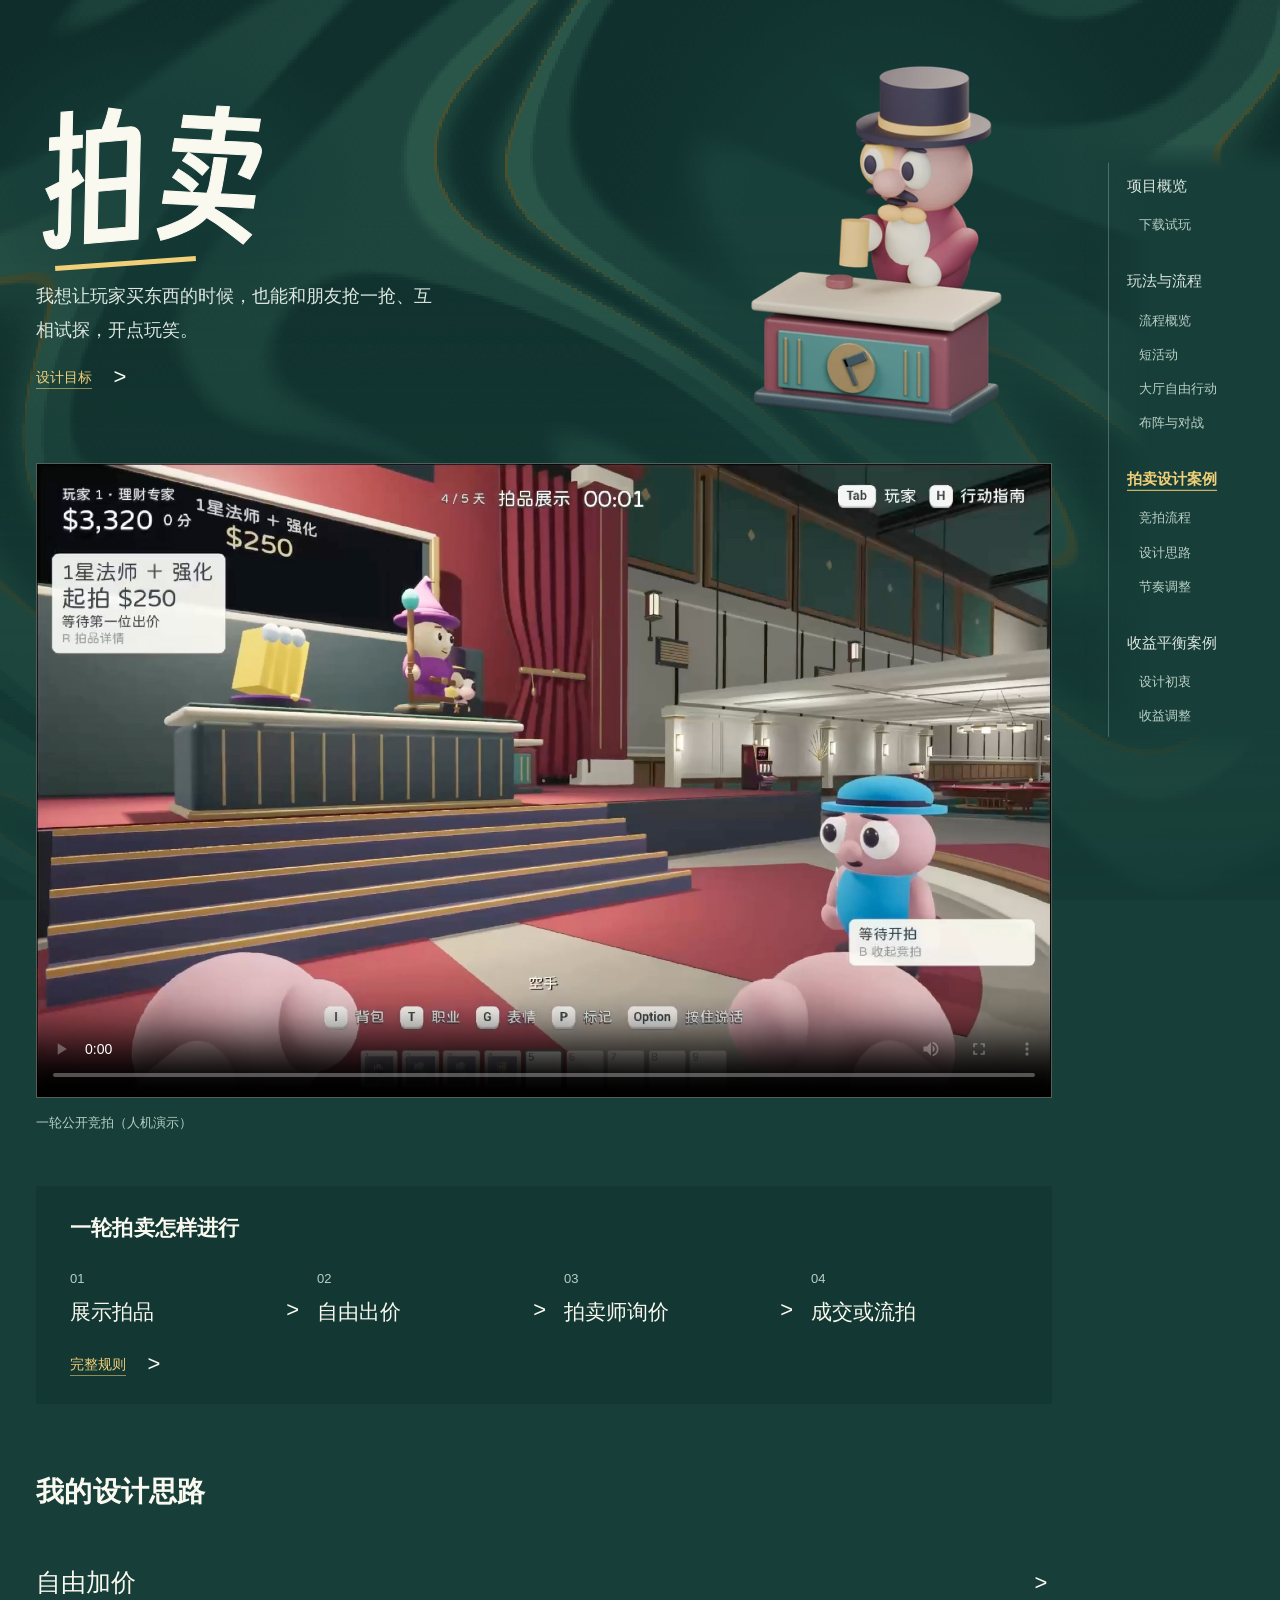
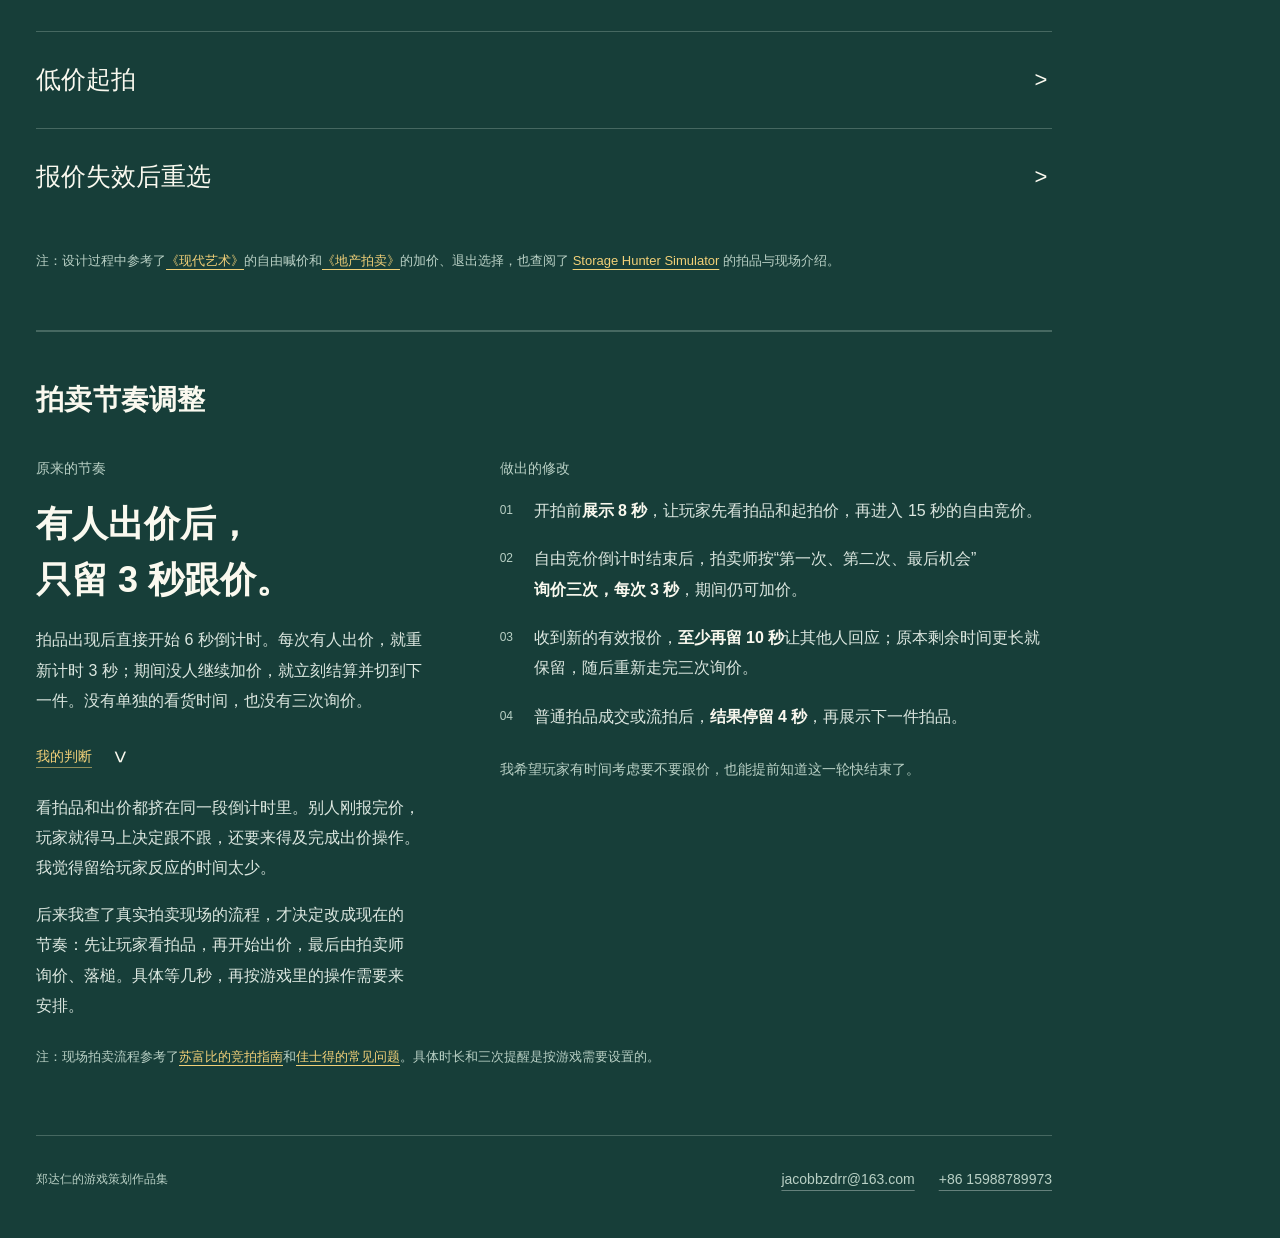
==== commit 6b672584: "Update portfolio contact email" ====
--- a/auction.html
+++ b/auction.html
@@ -206,7 +206,7 @@
       <footer class="contact" aria-label="联系郑达仁">
         <p>郑达仁的游戏策划作品集</p>
         <nav class="contact-links" aria-label="联系方式">
-          <a href="mailto:1305613623@qq.com">1305613623@qq.com</a>
+          <a href="mailto:jacobbzdrr@163.com">jacobbzdrr@163.com</a>
           <a href="tel:+8615988789973">+86 15988789973</a>
         </nav>
       </footer>
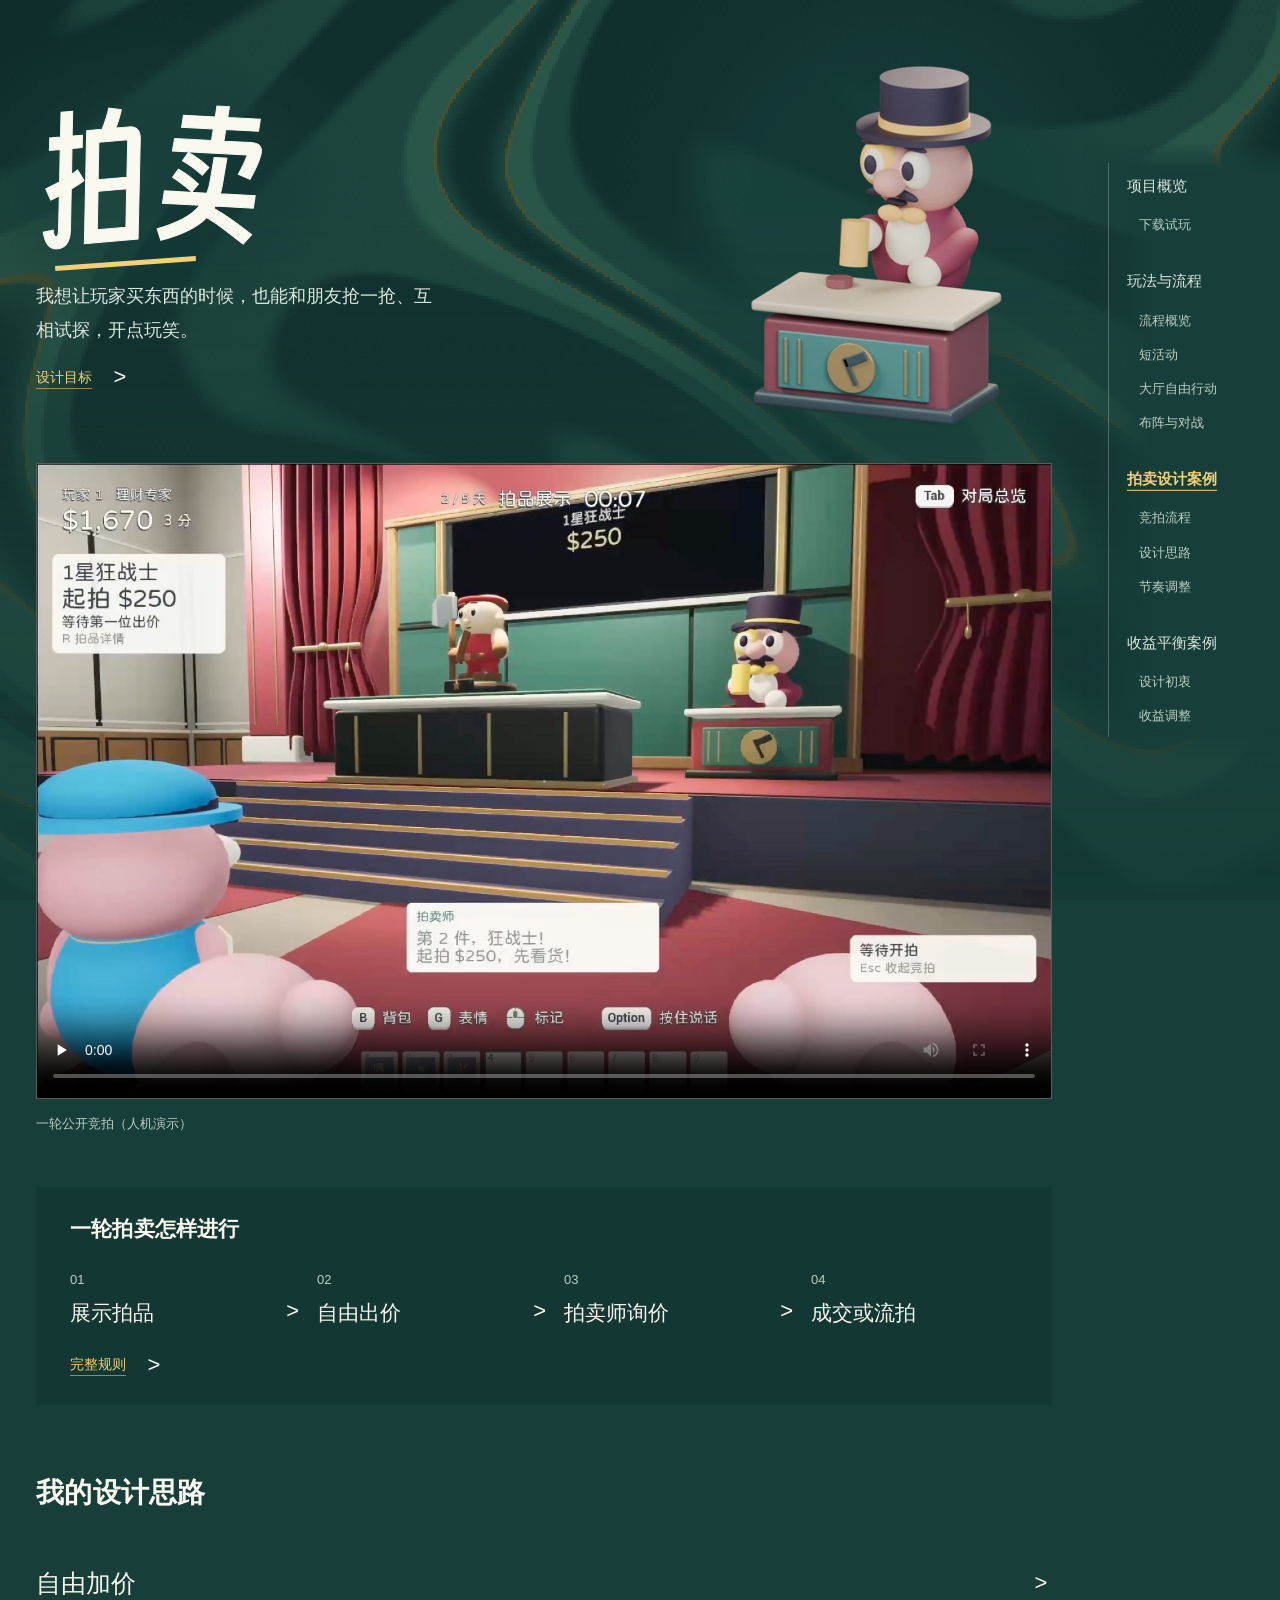
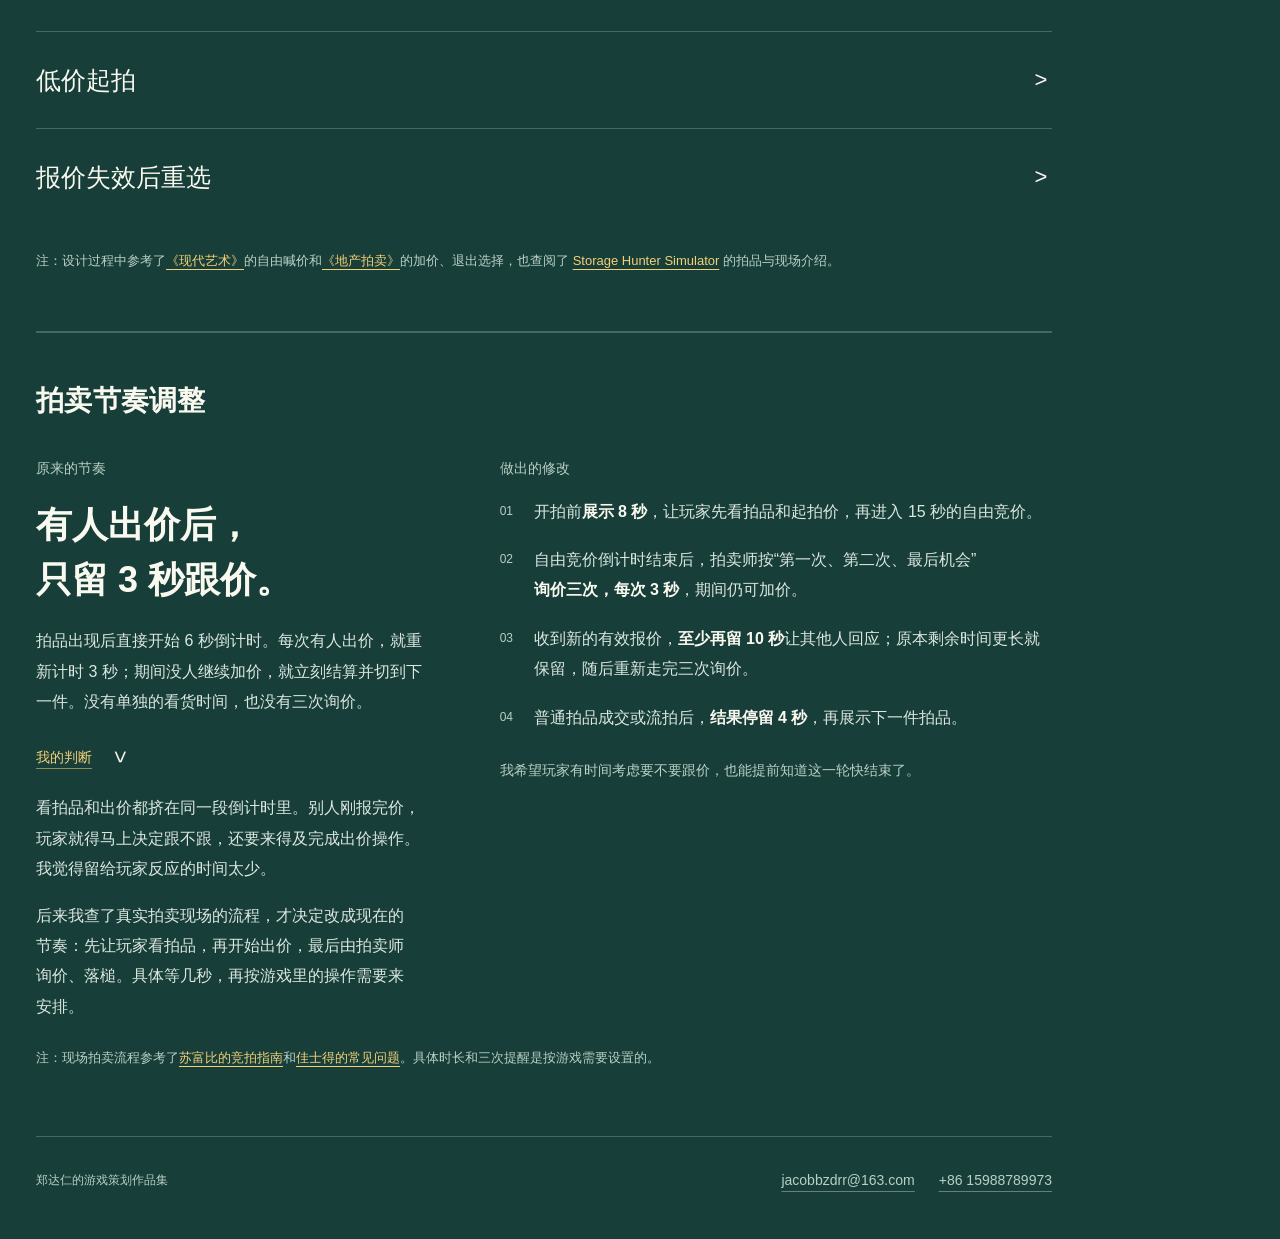
==== commit 8b887284: "Refresh gameplay videos from r141 recording" ====
--- a/auction.html
+++ b/auction.html
@@ -81,9 +81,9 @@
         </div>
 
         <figure class="case-film">
-          <video class="film-video" width="1672" height="1044" controls playsinline preload="metadata" poster="./assets/videos/auction-public-bot-poster.jpg" aria-label="公开竞拍人机演示：一星法师与强化组合，从拍品展示、互相加价到成交。">
-            <source src="./assets/videos/auction-public-bot-demo.mp4" type="video/mp4" />
-            <a href="./assets/videos/auction-public-bot-demo.mp4">打开公开竞拍演示视频</a>
+          <video class="film-video" width="1670" height="1044" controls playsinline preload="none" poster="./assets/videos/auction-public-r141-poster.jpg" aria-label="公开竞拍人机演示：一星狂战士，从拍品展示、跟价、三次询价到成交。">
+            <source src="./assets/videos/auction-public-r141.mp4" type="video/mp4" />
+            <a href="./assets/videos/auction-public-r141.mp4">打开公开竞拍演示视频</a>
           </video>
           <figcaption>一轮公开竞拍（人机演示）</figcaption>
         </figure>
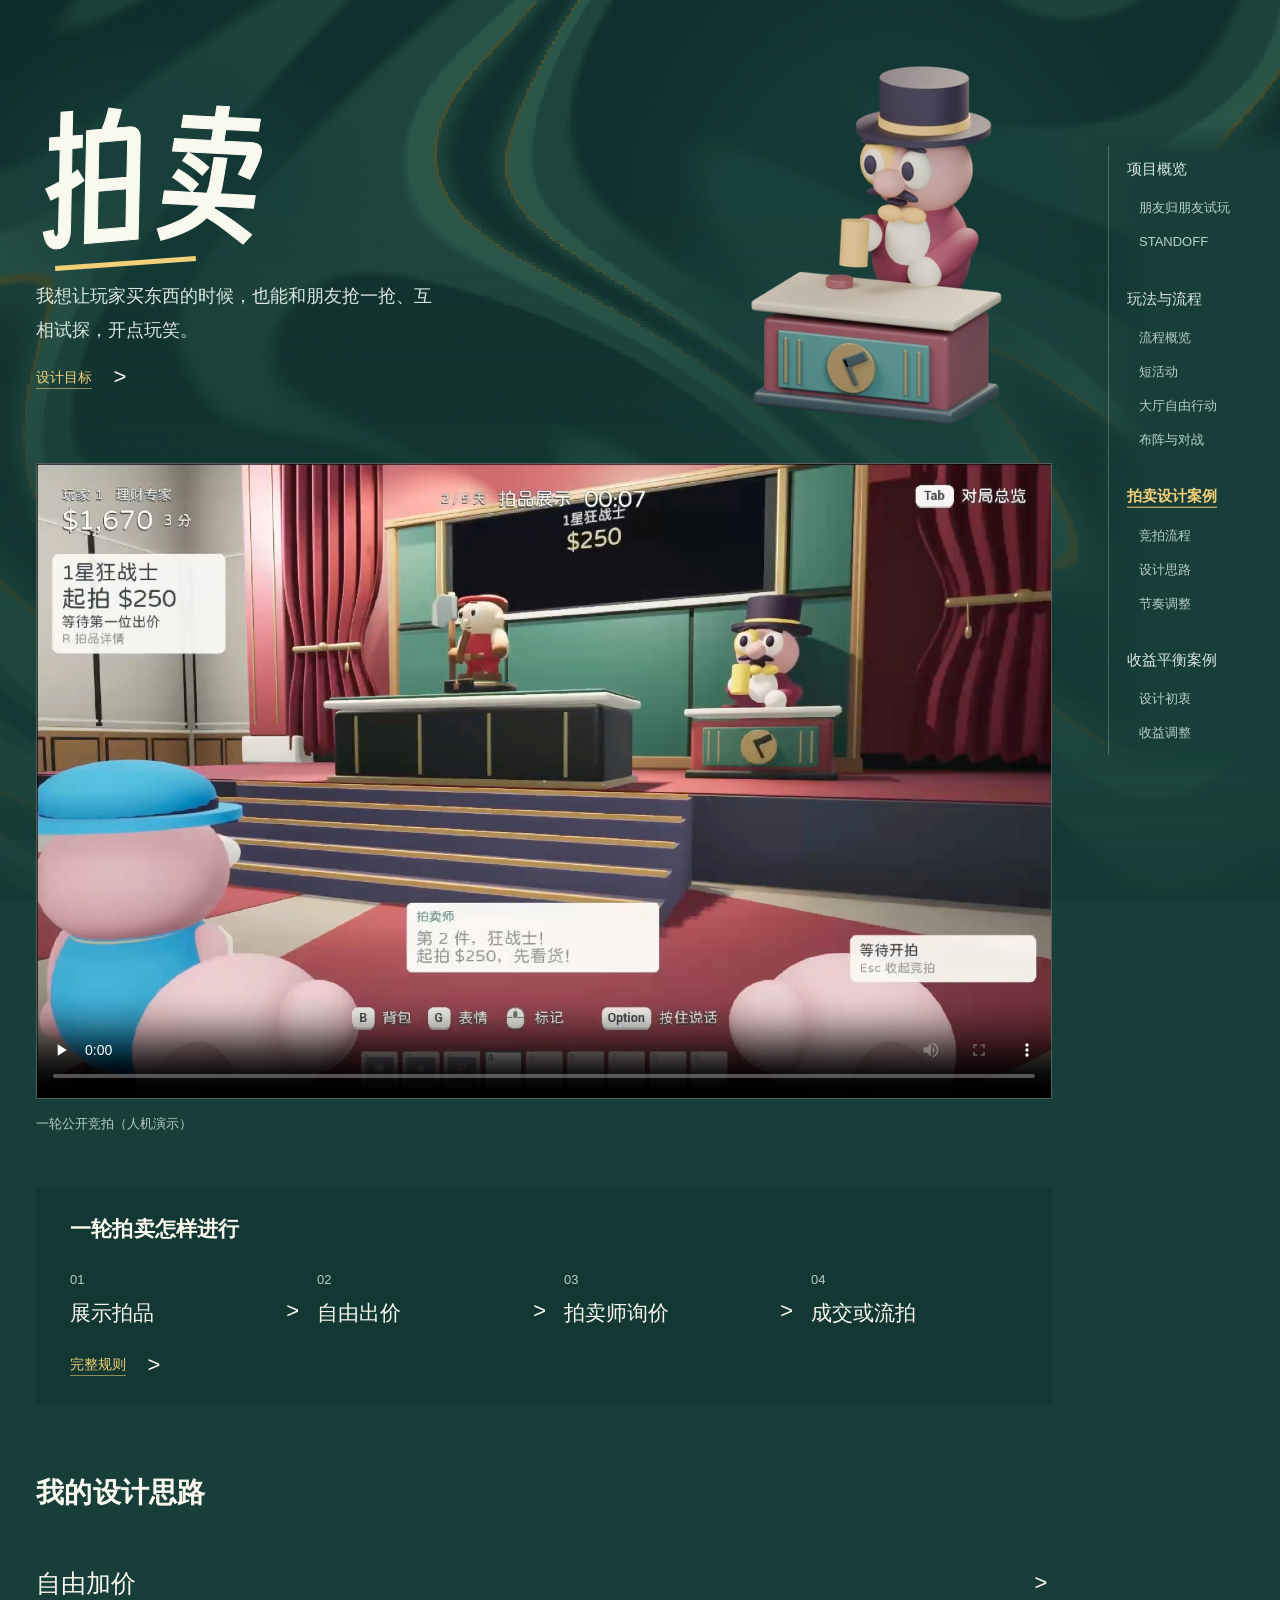
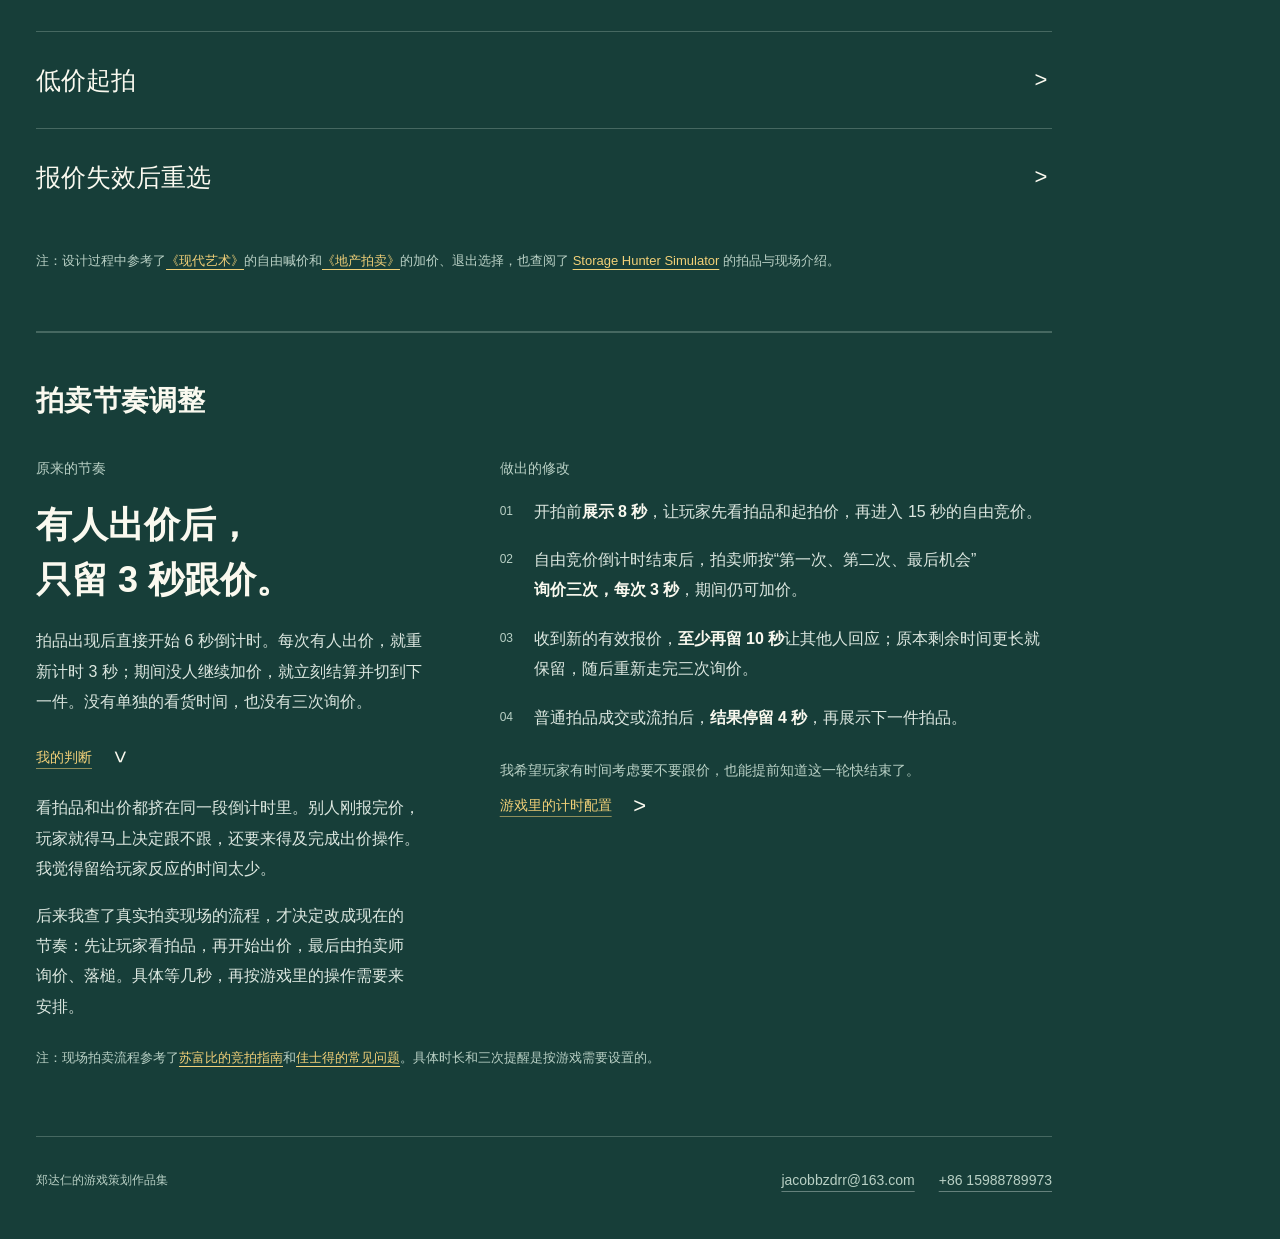
==== commit 86dfb4a1: "展示 STANDOFF 参赛作品并更新朋友归朋友试玩与实机记录" ====
--- a/auction.html
+++ b/auction.html
@@ -27,7 +27,8 @@
           <li>
             <a class="directory-link" href="./index.html" data-nav-page="home">项目概览</a>
             <ul class="directory-children">
-              <li><a class="directory-link" href="./index.html#download" data-nav-page="home" data-nav-target="download">下载试玩</a></li>
+              <li><a class="directory-link" href="./index.html#download" data-nav-page="home" data-nav-target="download">朋友归朋友试玩</a></li>
+              <li><a class="directory-link" href="./index.html#standoff" data-nav-page="home" data-nav-target="standoff" lang="en">STANDOFF</a></li>
             </ul>
           </li>
           <li>
@@ -198,6 +199,13 @@
               <li>普通拍品成交或流拍后，<strong>结果停留 4 秒</strong>，再展示下一件拍品。</li>
             </ol>
             <p class="revision-purpose">我希望玩家有时间考虑要不要跟价，也能提前知道这一轮快结束了。</p>
+            <details class="revision-reason disclosure" id="timing-config">
+              <summary class="text-toggle"><span class="toggle-label">游戏里的计时配置</span><span class="chevron" aria-hidden="true">&gt;</span></summary>
+              <div class="detail-copy">
+                <p>游戏开局时会读取 UE 数据资产 <code>DA_Timing</code>。其中 <code>AuctionPreviewSeconds</code> 控制展示拍品的时间，<code>AuctionCallSeconds</code> 控制拍卖师每次询价后等多久。</p>
+                <p>Mac r142 试玩包运行时读到的两个值分别是 8 秒和 3 秒。这对应视频里先看拍品，再听拍卖师逐次询价的两个环节。</p>
+              </div>
+            </details>
           </div>
         </div>
         <p class="reference-note" id="auction-pacing-references">注：现场拍卖流程参考了<a href="https://help.sothebys.com/en/support/solutions/articles/44002297462-how-can-i-bid-in-an-auction-" target="_blank" rel="noopener noreferrer" aria-label="苏富比官方竞拍指南（新标签页打开）">苏富比的竞拍指南</a>和<a href="https://www.christies.com/en/help/frequently-asked-questions" target="_blank" rel="noopener noreferrer" aria-label="佳士得官方常见问题（新标签页打开）">佳士得的常见问题</a>。具体时长和三次提醒是按游戏需要设置的。</p>
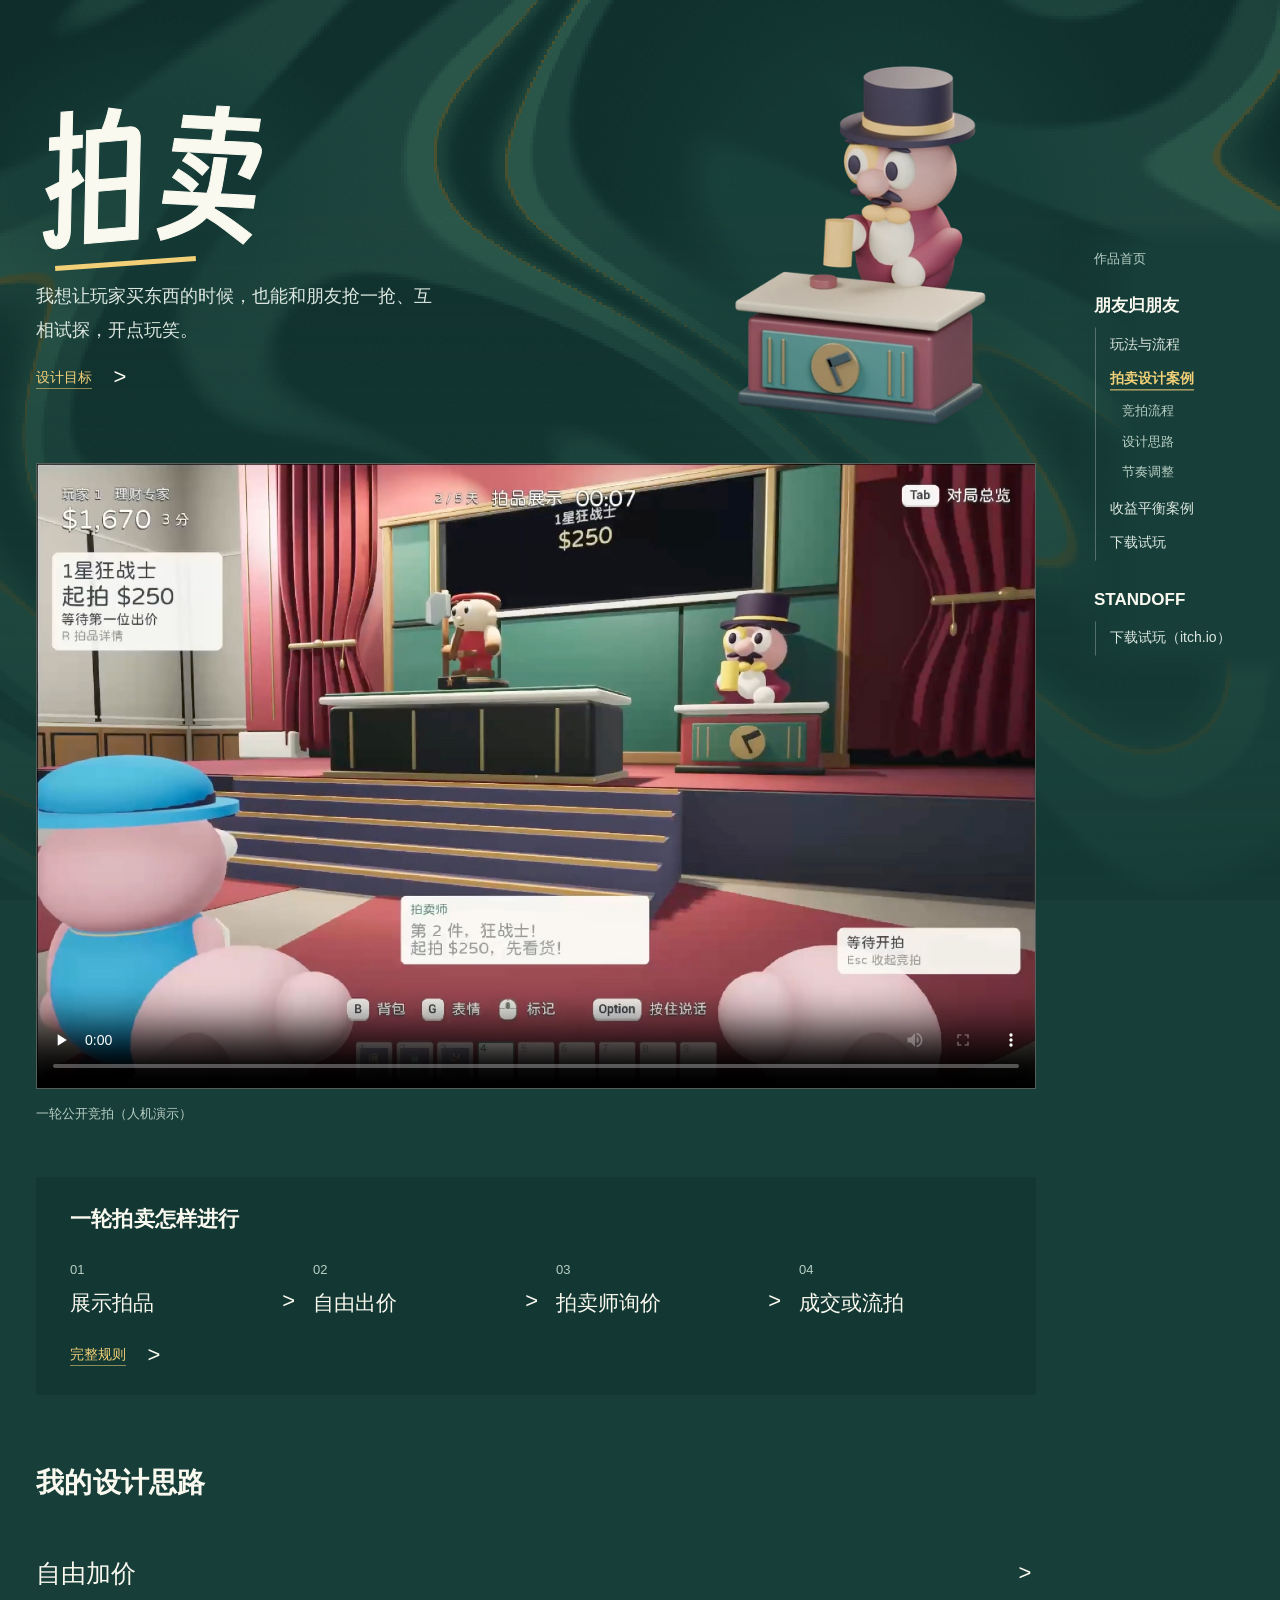
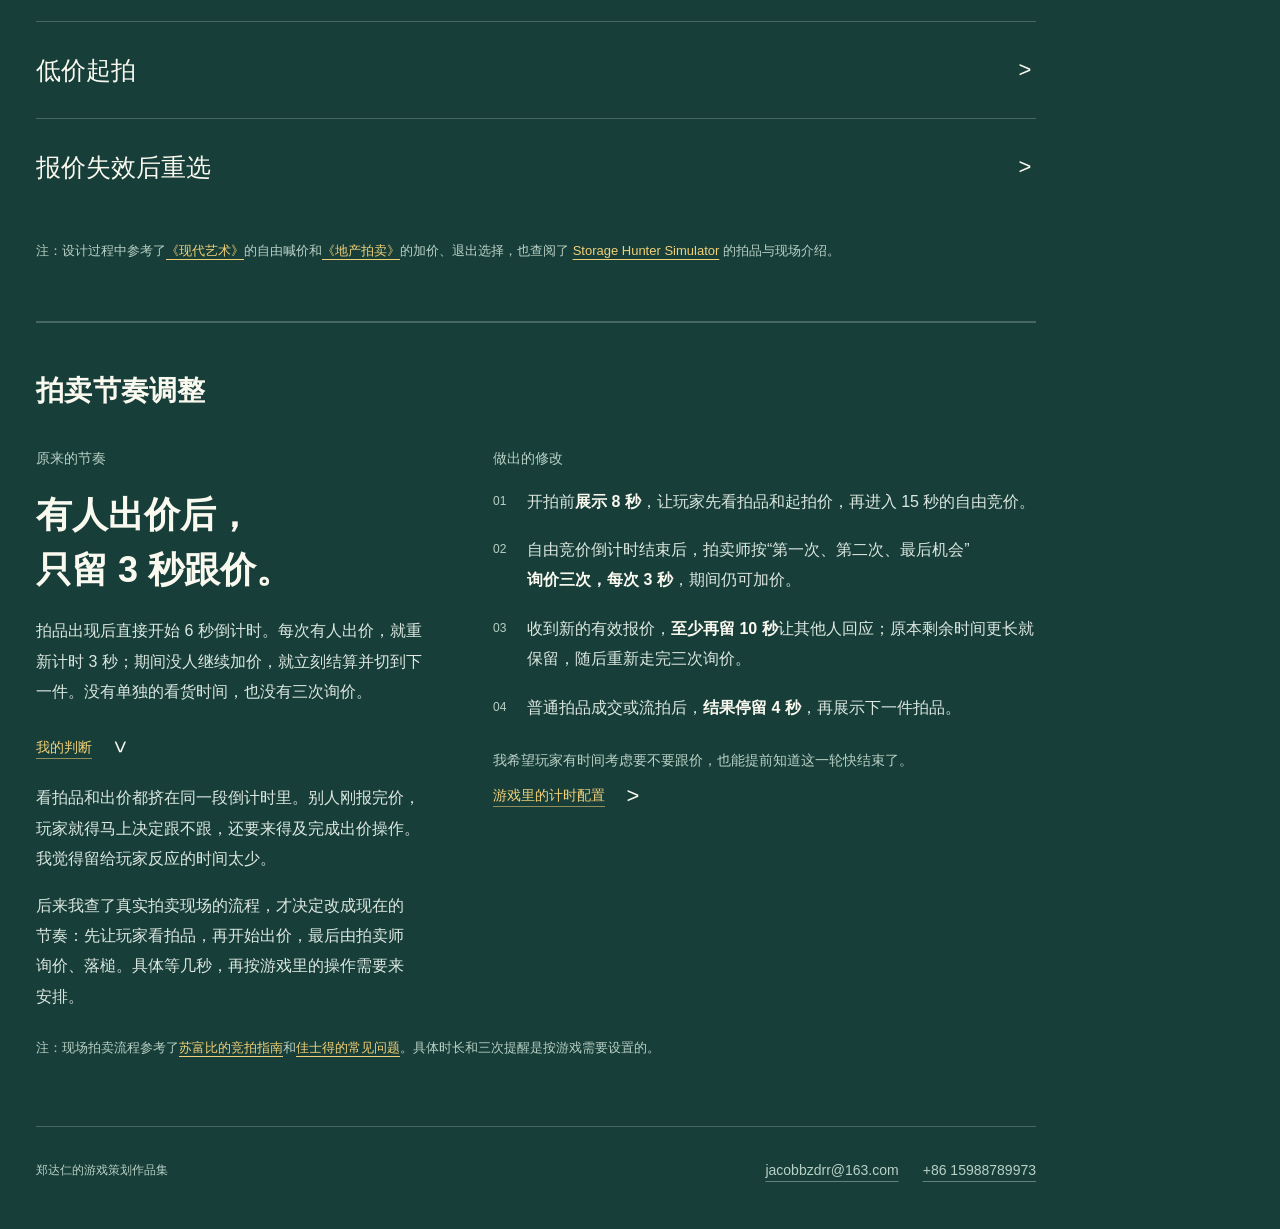
==== commit 7886de39: "按游戏整理作品集目录，精简首页介绍和重复入口" ====
--- a/auction.html
+++ b/auction.html
@@ -10,8 +10,8 @@
     <link rel="preload" href="./assets/fonts/auction-title.woff2" as="font" type="font/woff2" crossorigin />
     <link rel="stylesheet" href="./styles.css?v=20261018-footer" />
     <link rel="stylesheet" href="./auction.css?v=20261020-references" />
-    <link rel="stylesheet" href="./site-nav.css?v=20261018-directory" />
-    <script src="./site-nav.js?v=20261018-directory" defer></script>
+    <link rel="stylesheet" href="./site-nav.css?v=20261119-works" />
+    <script src="./site-nav.js?v=20261119-works" defer></script>
     <link rel="stylesheet" href="./ink-background.css?v=20261020-v4" />
     <script src="./ink-background.js?v=20261020-v4" defer></script>
   </head>
@@ -23,36 +23,28 @@
         <span>目录</span>
       </button>
       <nav class="directory-nav" id="portfolio-directory" aria-label="作品集目录">
-        <ul>
+        <a class="directory-link directory-home" href="./index.html" data-nav-page="home">作品首页</a>
+        <ul class="directory-projects">
           <li>
-            <a class="directory-link" href="./index.html" data-nav-page="home">项目概览</a>
-            <ul class="directory-children">
-              <li><a class="directory-link" href="./index.html#download" data-nav-page="home" data-nav-target="download">朋友归朋友试玩</a></li>
-              <li><a class="directory-link" href="./index.html#standoff" data-nav-page="home" data-nav-target="standoff" lang="en">STANDOFF</a></li>
+            <a class="directory-link directory-project-title" id="directory-friends" href="./index.html#friends" data-nav-page="home" data-nav-target="friends">朋友归朋友</a>
+            <ul class="directory-pages" aria-labelledby="directory-friends">
+              <li><a class="directory-link" href="./gameplay.html" data-nav-page="gameplay">玩法与流程</a></li>
+              <li>
+                <a class="directory-link" href="./auction.html" data-nav-page="auction" aria-current="page">拍卖设计案例</a>
+                <ul class="directory-sections" aria-label="拍卖设计案例的章节">
+                  <li><a class="directory-link" href="./auction.html#flow-title" data-nav-page="auction" data-nav-target="flow-title">竞拍流程</a></li>
+                  <li><a class="directory-link" href="./auction.html#decisions-title" data-nav-page="auction" data-nav-target="decisions-title">设计思路</a></li>
+                  <li><a class="directory-link" href="./auction.html#revision-title" data-nav-page="auction" data-nav-target="revision-title">节奏调整</a></li>
+                </ul>
+              </li>
+              <li><a class="directory-link" href="./income.html" data-nav-page="income">收益平衡案例</a></li>
+              <li><a class="directory-link" href="./index.html#download" data-nav-page="home" data-nav-target="download">下载试玩</a></li>
             </ul>
           </li>
           <li>
-            <a class="directory-link" href="./gameplay.html" data-nav-page="gameplay">玩法与流程</a>
-            <ul class="directory-children">
-              <li><a class="directory-link" href="./gameplay.html#overview" data-nav-page="gameplay" data-nav-target="overview">流程概览</a></li>
-              <li><a class="directory-link" href="./gameplay.html#activities" data-nav-page="gameplay" data-nav-target="activities">短活动</a></li>
-              <li><a class="directory-link" href="./gameplay.html#hall" data-nav-page="gameplay" data-nav-target="hall">大厅自由行动</a></li>
-              <li><a class="directory-link" href="./gameplay.html#battle" data-nav-page="gameplay" data-nav-target="battle">布阵与对战</a></li>
-            </ul>
-          </li>
-          <li>
-            <a class="directory-link" href="./auction.html" data-nav-page="auction">拍卖设计案例</a>
-            <ul class="directory-children">
-              <li><a class="directory-link" href="./auction.html#flow-title" data-nav-page="auction" data-nav-target="flow-title">竞拍流程</a></li>
-              <li><a class="directory-link" href="./auction.html#decisions-title" data-nav-page="auction" data-nav-target="decisions-title">设计思路</a></li>
-              <li><a class="directory-link" href="./auction.html#revision-title" data-nav-page="auction" data-nav-target="revision-title">节奏调整</a></li>
-            </ul>
-          </li>
-          <li>
-            <a class="directory-link" href="./income.html" data-nav-page="income">收益平衡案例</a>
-            <ul class="directory-children">
-              <li><a class="directory-link" href="./income.html#purpose" data-nav-page="income" data-nav-target="purpose">设计初衷</a></li>
-              <li><a class="directory-link" href="./income.html#adjustments" data-nav-page="income" data-nav-target="adjustments">收益调整</a></li>
+            <a class="directory-link directory-project-title" id="directory-standoff" href="./index.html#standoff" data-nav-page="home" data-nav-target="standoff" lang="en">STANDOFF</a>
+            <ul class="directory-pages" aria-labelledby="directory-standoff">
+              <li><a class="directory-link" href="https://jacobbzdr-art.itch.io/standoff-the-directors-cut">下载试玩（itch.io）</a></li>
             </ul>
           </li>
         </ul>
--- a/site-nav.css
+++ b/site-nav.css
@@ -1,32 +1,38 @@
 /* A shared reading directory; the game and the designer's writing stay central. */
-.has-site-nav { --directory-space: 192px; padding-right: var(--directory-space); }
+.has-site-nav { --directory-space: 208px; padding-right: var(--directory-space); }
 .has-site-nav > .page {
   width: min(1100px, calc(100% - 72px));
   container: portfolio / inline-size;
 }
 .site-directory {
   position: fixed; z-index: 20; top: 50%; right: 20px;
-  width: 152px; transform: translateY(-50%);
+  width: 174px; transform: translateY(-50%);
 }
 .directory-nav {
   max-height: calc(100svh - 48px); overflow-y: auto;
-  padding: 4px 0 4px 16px; border-left: 1px solid rgb(220 231 224 / 28%);
+  padding: 5px 6px;
   scrollbar-width: thin; scrollbar-color: var(--gold) transparent;
 }
 .directory-nav ul { margin: 0; padding: 0; list-style: none; }
-.directory-nav > ul > li + li { margin-top: 20px; }
-.directory-nav .directory-children { padding-left: 12px; margin-top: 4px; }
+.directory-nav .directory-projects { margin-top: 14px; }
+.directory-projects > li + li { margin-top: 22px; }
+.directory-nav .directory-pages {
+  margin: 3px 0 0 3px; padding-left: 12px;
+  border-left: 1px solid rgb(220 231 224 / 30%);
+}
+.directory-nav .directory-sections { margin: 1px 0 5px; padding-left: 12px; }
 .directory-link {
-  display: flex; align-items: center; min-height: 36px; padding: 7px 2px;
-  color: var(--soft-paper); font-size: 15px; font-weight: 500; line-height: 1.55;
+  display: flex; align-items: center; min-height: 34px; padding: 5px 2px;
+  color: var(--soft-paper); font-size: 14px; font-weight: 400; line-height: 1.55;
   text-decoration: none; text-underline-offset: 6px; text-decoration-thickness: 1px;
 }
-.directory-children .directory-link {
-  min-height: 34px; font-size: 13px; font-weight: 400;
+.directory-home, .directory-sections .directory-link {
+  min-height: 30px; font-size: 13px;
   color: var(--muted, #c4d6cc);
 }
+.directory-project-title { color: var(--paper); font-size: 17px; font-weight: 650; }
 .directory-link.is-current-page { color: var(--paper); font-weight: 600; }
-.directory-link.is-current { color: var(--gold); text-decoration-line: underline; }
+.directory-link[aria-current] { color: var(--gold); text-decoration-line: underline; }
 .directory-link:hover { color: var(--paper); text-decoration-line: underline; }
 .directory-link:focus-visible, .directory-toggle:focus-visible {
   outline: 2px solid var(--gold); outline-offset: 3px;
@@ -40,9 +46,8 @@
 @media (min-width: 768px) and (max-width: 1050px) {
   .has-site-nav { --directory-space: 176px; }
   .has-site-nav > .page { width: calc(100% - 48px); }
-  .site-directory { width: 140px; right: 16px; }
-  .directory-nav { padding-left: 12px; }
-  .directory-link { font-size: 14px; }
+  .site-directory { width: 150px; right: 12px; }
+  .directory-nav .directory-pages { padding-left: 10px; }
 }
 
 /* Reflow against the space left for the article, not the full screen width. */
@@ -66,7 +71,7 @@
 @container portfolio (max-width: 560px) {
   .home-page .game {
     grid-template-columns: minmax(0, 1fr); grid-template-rows: auto;
-    grid-template-areas: "cover" "copy" "progress"; gap: 28px; margin-top: 28px;
+    grid-template-areas: "cover" "copy" "download"; gap: 28px; margin-top: 28px;
   }
 }
 @container portfolio (max-width: 620px) {
@@ -105,10 +110,9 @@
     border-radius: 12px; background: #1b3c37; overscroll-behavior: contain;
   }
   .nav-ready .site-directory.is-open .directory-nav { display: block; }
-  .directory-nav > ul > li + li { margin-top: 12px; }
-  .directory-link, .directory-children .directory-link { min-height: 44px; }
-  .directory-link { font-size: 15px; }
-  .directory-children .directory-link { font-size: 14px; }
+  .directory-nav .directory-projects { margin-top: 8px; }
+  .directory-projects > li + li { margin-top: 14px; }
+  .directory-link, .directory-sections .directory-link { min-height: 44px; }
 }
 @media (max-width: 430px) {
   .has-site-nav .featured-case > summary { grid-template-columns: minmax(0, 1fr) 92px 12px; gap: 12px; }
